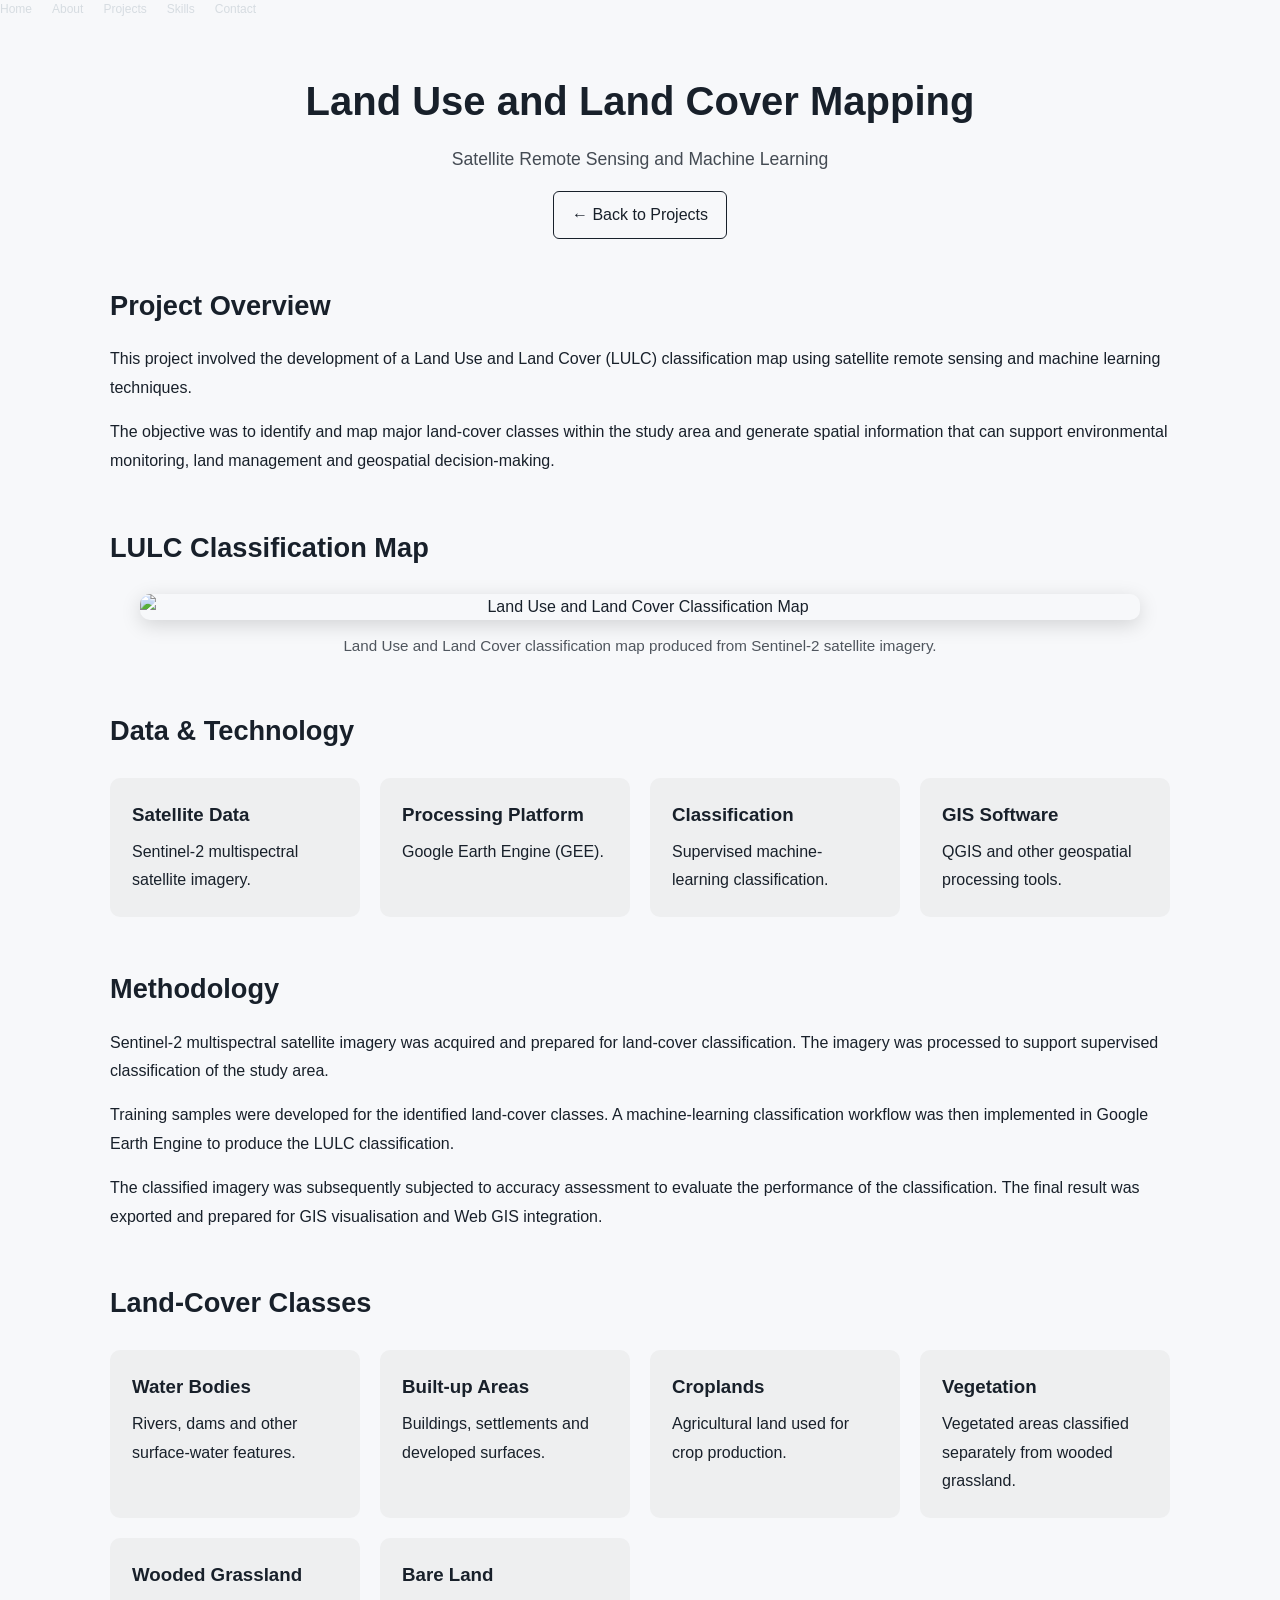
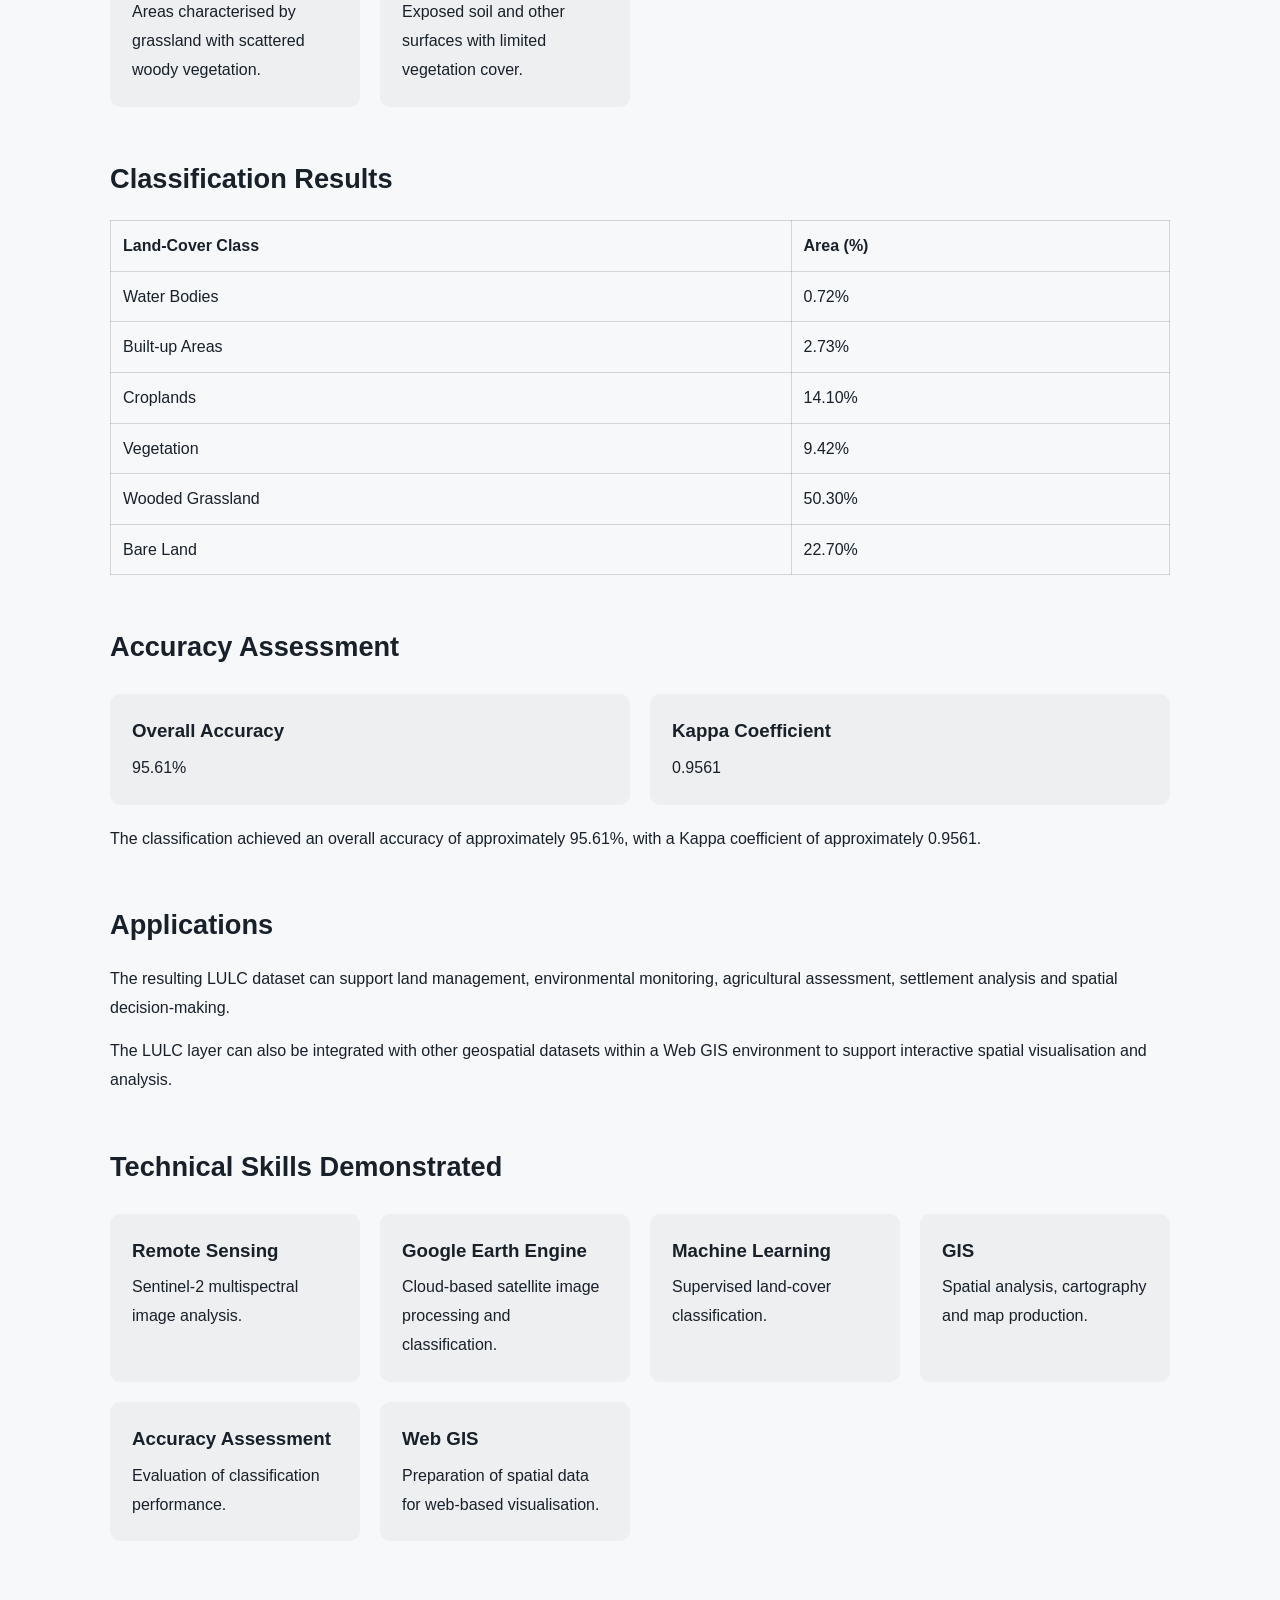
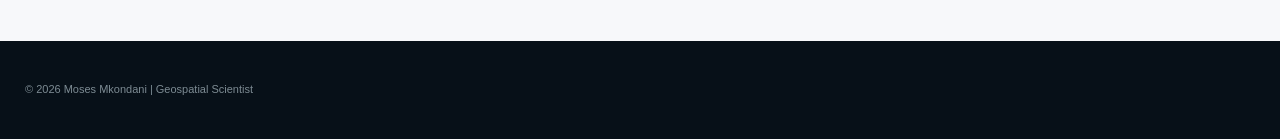
==== projects/lulc.html @ e438895d "Add LULC project page and map" ====
<!DOCTYPE html>
<html lang="en">

<head>

    <meta charset="UTF-8">

    <meta name="viewport"
          content="width=device-width, initial-scale=1.0">

    <title>
        Land Use and Land Cover Mapping | Moses Mkondani
    </title>

    <meta name="description"
          content="Land Use and Land Cover mapping project using Sentinel-2 satellite imagery, Google Earth Engine and machine learning.">

    <link rel="stylesheet"
          href="../style.css">

    <style>

        /* ================================
           PROJECT PAGE
        ================================= */

        .project-page {
            max-width: 1100px;
            margin: auto;
            padding: 50px 20px;
        }


        /* ================================
           PROJECT HEADER
        ================================= */

        .project-header {
            text-align: center;
            margin-bottom: 45px;
        }

        .project-header h1 {
            font-size: 2.5rem;
            margin-bottom: 12px;
        }

        .project-header p {
            font-size: 1.1rem;
            opacity: 0.8;
        }


        /* ================================
           SECTIONS
        ================================= */

        .project-section {
            margin-bottom: 50px;
        }

        .project-section h2 {
            font-size: 1.7rem;
            margin-bottom: 18px;
        }

        .project-section p {
            line-height: 1.8;
            margin-bottom: 15px;
        }


        /* ================================
           MAP
        ================================= */

        .map-container {
            margin-top: 25px;
            text-align: center;
        }

        .map-container img {
            display: block;
            width: 100%;
            max-width: 1000px;
            height: auto;
            margin: auto;
            border-radius: 10px;
            box-shadow: 0 5px 20px rgba(0, 0, 0, 0.15);
        }

        .map-caption {
            margin-top: 12px;
            font-size: 0.95rem;
            opacity: 0.75;
        }


        /* ================================
           INFORMATION CARDS
        ================================= */

        .info-grid {
            display: grid;
            grid-template-columns:
                repeat(auto-fit, minmax(220px, 1fr));

            gap: 20px;
            margin-top: 25px;
        }

        .info-card {
            padding: 22px;
            border-radius: 10px;
            background: rgba(128, 128, 128, 0.08);
        }

        .info-card h3 {
            margin-bottom: 8px;
        }

        .info-card p {
            margin-bottom: 0;
        }


        /* ================================
           RESULTS TABLE
        ================================= */

        .results-table {
            width: 100%;
            border-collapse: collapse;
            margin-top: 20px;
        }

        .results-table th,
        .results-table td {
            padding: 12px;
            border: 1px solid rgba(128, 128, 128, 0.3);
            text-align: left;
        }

        .results-table th {
            font-weight: 600;
        }


        /* ================================
           BACK BUTTON
        ================================= */

        .back-button {
            display: inline-block;
            margin-top: 18px;
            padding: 10px 18px;
            border-radius: 6px;
            text-decoration: none;
            border: 1px solid currentColor;
        }


        /* ================================
           MOBILE RESPONSIVENESS
        ================================= */

        @media (max-width: 768px) {

            .project-page {
                padding: 35px 15px;
            }

            .project-header h1 {
                font-size: 2rem;
            }

            .project-section h2 {
                font-size: 1.5rem;
            }

            .results-table {
                font-size: 0.9rem;
            }

        }

    </style>

</head>


<body>


    <!-- =================================
         NAVIGATION
    ================================== -->

    <header>

        <nav>

            <a href="../index.html">
                Home
            </a>

            <a href="../index.html#about">
                About
            </a>

            <a href="../index.html#projects">
                Projects
            </a>

            <a href="../index.html#skills">
                Skills
            </a>

            <a href="../index.html#contact">
                Contact
            </a>

        </nav>

    </header>



    <!-- =================================
         MAIN CONTENT
    ================================== -->

    <main class="project-page">


        <!-- PROJECT HEADER -->

        <section class="project-header">

            <h1>
                Land Use and Land Cover Mapping
            </h1>

            <p>
                Satellite Remote Sensing and Machine Learning
            </p>

            <a href="../index.html#projects"
               class="back-button">

                ← Back to Projects

            </a>

        </section>



        <!-- =================================
             PROJECT OVERVIEW
        ================================== -->

        <section class="project-section">

            <h2>
                Project Overview
            </h2>

            <p>
                This project involved the development of a Land Use and
                Land Cover (LULC) classification map using satellite
                remote sensing and machine learning techniques.
            </p>

            <p>
                The objective was to identify and map major land-cover
                classes within the study area and generate spatial
                information that can support environmental monitoring,
                land management and geospatial decision-making.
            </p>

        </section>



        <!-- =================================
             LULC MAP
        ================================== -->

        <section class="project-section">

            <h2>
                LULC Classification Map
            </h2>

            <div class="map-container">

                <img
                    src="../assets/images/lulc-map.png"
                    alt="Land Use and Land Cover Classification Map">

                <p class="map-caption">

                    Land Use and Land Cover classification map
                    produced from Sentinel-2 satellite imagery.

                </p>

            </div>

        </section>



        <!-- =================================
             DATA AND TECHNOLOGY
        ================================== -->

        <section class="project-section">

            <h2>
                Data & Technology
            </h2>

            <div class="info-grid">


                <div class="info-card">

                    <h3>
                        Satellite Data
                    </h3>

                    <p>
                        Sentinel-2 multispectral satellite imagery.
                    </p>

                </div>


                <div class="info-card">

                    <h3>
                        Processing Platform
                    </h3>

                    <p>
                        Google Earth Engine (GEE).
                    </p>

                </div>


                <div class="info-card">

                    <h3>
                        Classification
                    </h3>

                    <p>
                        Supervised machine-learning classification.
                    </p>

                </div>


                <div class="info-card">

                    <h3>
                        GIS Software
                    </h3>

                    <p>
                        QGIS and other geospatial processing tools.
                    </p>

                </div>

            </div>

        </section>



        <!-- =================================
             METHODOLOGY
        ================================== -->

        <section class="project-section">

            <h2>
                Methodology
            </h2>

            <p>

                Sentinel-2 multispectral satellite imagery was acquired
                and prepared for land-cover classification. The imagery
                was processed to support supervised classification of
                the study area.

            </p>

            <p>

                Training samples were developed for the identified
                land-cover classes. A machine-learning classification
                workflow was then implemented in Google Earth Engine
                to produce the LULC classification.

            </p>

            <p>

                The classified imagery was subsequently subjected to
                accuracy assessment to evaluate the performance of the
                classification. The final result was exported and
                prepared for GIS visualisation and Web GIS integration.

            </p>

        </section>



        <!-- =================================
             LAND COVER CLASSES
        ================================== -->

        <section class="project-section">

            <h2>
                Land-Cover Classes
            </h2>

            <div class="info-grid">


                <div class="info-card">

                    <h3>
                        Water Bodies
                    </h3>

                    <p>
                        Rivers, dams and other surface-water features.
                    </p>

                </div>


                <div class="info-card">

                    <h3>
                        Built-up Areas
                    </h3>

                    <p>
                        Buildings, settlements and developed surfaces.
                    </p>

                </div>


                <div class="info-card">

                    <h3>
                        Croplands
                    </h3>

                    <p>
                        Agricultural land used for crop production.
                    </p>

                </div>


                <div class="info-card">

                    <h3>
                        Vegetation
                    </h3>

                    <p>
                        Vegetated areas classified separately from
                        wooded grassland.
                    </p>

                </div>


                <div class="info-card">

                    <h3>
                        Wooded Grassland
                    </h3>

                    <p>
                        Areas characterised by grassland with
                        scattered woody vegetation.
                    </p>

                </div>


                <div class="info-card">

                    <h3>
                        Bare Land
                    </h3>

                    <p>
                        Exposed soil and other surfaces with limited
                        vegetation cover.
                    </p>

                </div>

            </div>

        </section>



        <!-- =================================
             RESULTS
        ================================== -->

        <section class="project-section">

            <h2>
                Classification Results
            </h2>

            <table class="results-table">

                <thead>

                    <tr>

                        <th>
                            Land-Cover Class
                        </th>

                        <th>
                            Area (%)
                        </th>

                    </tr>

                </thead>


                <tbody>


                    <tr>

                        <td>
                            Water Bodies
                        </td>

                        <td>
                            0.72%
                        </td>

                    </tr>


                    <tr>

                        <td>
                            Built-up Areas
                        </td>

                        <td>
                            2.73%
                        </td>

                    </tr>


                    <tr>

                        <td>
                            Croplands
                        </td>

                        <td>
                            14.10%
                        </td>

                    </tr>


                    <tr>

                        <td>
                            Vegetation
                        </td>

                        <td>
                            9.42%
                        </td>

                    </tr>


                    <tr>

                        <td>
                            Wooded Grassland
                        </td>

                        <td>
                            50.30%
                        </td>

                    </tr>


                    <tr>

                        <td>
                            Bare Land
                        </td>

                        <td>
                            22.70%
                        </td>

                    </tr>


                </tbody>

            </table>

        </section>



        <!-- =================================
             ACCURACY ASSESSMENT
        ================================== -->

        <section class="project-section">

            <h2>
                Accuracy Assessment
            </h2>

            <div class="info-grid">


                <div class="info-card">

                    <h3>
                        Overall Accuracy
                    </h3>

                    <p>
                        95.61%
                    </p>

                </div>


                <div class="info-card">

                    <h3>
                        Kappa Coefficient
                    </h3>

                    <p>
                        0.9561
                    </p>

                </div>

            </div>


            <p style="margin-top: 20px;">

                The classification achieved an overall accuracy of
                approximately 95.61%, with a Kappa coefficient of
                approximately 0.9561.

            </p>

        </section>



        <!-- =================================
             APPLICATIONS
        ================================== -->

        <section class="project-section">

            <h2>
                Applications
            </h2>

            <p>

                The resulting LULC dataset can support land management,
                environmental monitoring, agricultural assessment,
                settlement analysis and spatial decision-making.

            </p>

            <p>

                The LULC layer can also be integrated with other
                geospatial datasets within a Web GIS environment to
                support interactive spatial visualisation and analysis.

            </p>

        </section>



        <!-- =================================
             TECHNICAL SKILLS
        ================================== -->

        <section class="project-section">

            <h2>
                Technical Skills Demonstrated
            </h2>


            <div class="info-grid">


                <div class="info-card">

                    <h3>
                        Remote Sensing
                    </h3>

                    <p>
                        Sentinel-2 multispectral image analysis.
                    </p>

                </div>


                <div class="info-card">

                    <h3>
                        Google Earth Engine
                    </h3>

                    <p>
                        Cloud-based satellite image processing
                        and classification.
                    </p>

                </div>


                <div class="info-card">

                    <h3>
                        Machine Learning
                    </h3>

                    <p>
                        Supervised land-cover classification.
                    </p>

                </div>


                <div class="info-card">

                    <h3>
                        GIS
                    </h3>

                    <p>
                        Spatial analysis, cartography and
                        map production.
                    </p>

                </div>


                <div class="info-card">

                    <h3>
                        Accuracy Assessment
                    </h3>

                    <p>
                        Evaluation of classification performance.
                    </p>

                </div>


                <div class="info-card">

                    <h3>
                        Web GIS
                    </h3>

                    <p>
                        Preparation of spatial data for
                        web-based visualisation.
                    </p>

                </div>


            </div>

        </section>


    </main>



    <!-- =================================
         FOOTER
    ================================== -->

    <footer>

        <p>
            © 2026 Moses Mkondani | Geospatial Scientist
        </p>

    </footer>


</body>

</html>
---- style.css ----
* {
  margin: 0;
  padding: 0;
  box-sizing: border-box;
  }

html {
scroll-behavior: smooth;
}

body {
font-family: Arial, Helvetica, sans-serif;
color: #18202a;
background: #f7f8fa;
line-height: 1.6;
}

a {
text-decoration: none;
color: inherit;
}

/* ================= NAVIGATION ================= */

.navbar {
position: fixed;
top: 0;
width: 100%;
z-index: 1000;
background: rgba(10, 17, 25, 0.96);
backdrop-filter: blur(12px);
}

.nav-container {
max-width: 1250px;
margin: auto;
padding: 15px 25px;

```
display: flex;
align-items: center;
justify-content: space-between;
```

}

.logo {
display: flex;
align-items: center;
gap: 12px;
color: white;
}

.logo span {
width: 42px;
height: 42px;

```
display: flex;
align-items: center;
justify-content: center;

border: 1px solid #7da7b8;
font-weight: bold;
```

}

.logo strong {
display: block;
font-size: 14px;
letter-spacing: 1px;
}

.logo small {
font-size: 9px;
letter-spacing: 2px;
color: #9ba9b5;
}

nav {
display: flex;
gap: 20px;
}

nav a {
color: #d6dce1;
font-size: 12px;
transition: 0.3s;
}

nav a:hover {
color: white;
}

.menu-toggle {
display: none;
color: white;
background: none;
border: none;
font-size: 25px;
}

/* ================= HERO ================= */

.hero {
min-height: 100vh;

```
background:
    radial-gradient(circle at 80% 30%, #203b4b 0%, transparent 35%),
    linear-gradient(135deg, #071018, #101d27);

color: white;

display: flex;
align-items: center;
```

}

.hero-content {
width: 1250px;
max-width: 90%;
margin: auto;
padding-top: 80px;
}

.eyebrow {
font-size: 11px;
letter-spacing: 3px;
font-weight: bold;
color: #6f9daf;
margin-bottom: 18px;
}

.hero h1 {
font-size: clamp(45px, 7vw, 90px);
line-height: 1.02;
max-width: 900px;
margin-bottom: 30px;
}

.hero h1 span {
color: #82aebe;
}

.hero-description {
max-width: 650px;
font-size: 18px;
color: #bdc7ce;
}

.hero-buttons {
display: flex;
gap: 15px;
margin-top: 35px;
}

.btn {
display: inline-block;
padding: 13px 23px;
font-size: 12px;
font-weight: bold;
letter-spacing: 1px;
transition: 0.3s;
}

.btn.primary {
background: #739eae;
color: white;
}

.btn.primary:hover {
transform: translateY(-3px);
}

.btn.secondary {
border: 1px solid #657680;
color: white;
}

.btn.secondary:hover {
background: white;
color: #101a22;
}

.hero-stats {
display: flex;
gap: 55px;
margin-top: 75px;
}

.hero-stats div {
border-left: 1px solid #465863;
padding-left: 18px;
}

.hero-stats strong {
display: block;
font-size: 20px;
}

.hero-stats span {
color: #91a0a9;
font-size: 11px;
}

/* ================= GENERAL ================= */

.section {
max-width: 1250px;
margin: auto;
padding: 110px 25px;
}

.section-header {
display: flex;
gap: 25px;
margin-bottom: 60px;
}

.section-number {
font-size: 12px;
color: #7899a8;
font-weight: bold;
}

.section h2 {
font-size: clamp(35px, 5vw, 58px);
line-height: 1.05;
}

/* ================= ABOUT ================= */

.about-grid {
display: grid;
grid-template-columns: 1.6fr 0.8fr;
gap: 80px;
}

.about-text p {
margin-bottom: 25px;
color: #59636b;
}

.about-text .lead {
font-size: 22px;
color: #27323a;
}

.about-card {
background: white;
padding: 35px;
box-shadow: 0 15px 40px rgba(0,0,0,0.06);
}

.profile-placeholder {
height: 250px;
background:
repeating-linear-gradient(
45deg,
#dfe7ea,
#dfe7ea 10px,
#cbd7dc 10px,
#cbd7dc 20px
);

```
display: flex;
align-items: center;
justify-content: center;
```

}

.profile-placeholder span {
font-size: 60px;
font-weight: bold;
color: #506873;
}

.about-card h3 {
margin-top: 25px;
font-size: 24px;
}

.about-card p {
color: #71808a;
}

.location {
margin-top: 20px;
font-size: 12px;
color: #7899a8;
}

/* ================= FEATURED PROJECT ================= */

.featured-project {
background: #101b23;
color: white;
}

.featured-container {
max-width: 1250px;
margin: auto;
padding: 100px 25px;

```
display: grid;
grid-template-columns: 1fr 1fr;
gap: 70px;
align-items: center;
```

}

.featured-content h2 {
font-size: clamp(35px, 5vw, 60px);
line-height: 1.05;
margin-bottom: 15px;
}

.project-location {
color: #83aebe;
margin-bottom: 25px;
}

.featured-content > p:not(.eyebrow):not(.project-location) {
color: #aebac1;
}

.tags {
display: flex;
flex-wrap: wrap;
gap: 8px;
margin: 30px 0;
}

.tags span,
.project-tools span,
.skill-list span {
border: 1px solid #b6c5cb;
padding: 5px 10px;
font-size: 10px;
}

.map-placeholder {
height: 480px;
position: relative;

```
background:
    linear-gradient(
        135deg,
        #657b66,
        #82946f 35%,
        #c2b77e 36%,
        #667c70 60%,
        #526b78
    );

overflow: hidden;
```

}

.map-grid {
position: absolute;
inset: 0;

```
background-image:
    linear-gradient(
        rgba(255,255,255,.2) 1px,
        transparent 1px
    ),
    linear-gradient(
        90deg,
        rgba(255,255,255,.2) 1px,
        transparent 1px
    );

background-size: 50px 50px;
```

}

.map-label {
position: absolute;
bottom: 20px;
left: 20px;
background: rgba(0,0,0,.7);
padding: 10px 15px;
font-size: 11px;
letter-spacing: 2px;
}

/* ================= PROJECTS ================= */

.project-grid {
display: grid;
grid-template-columns: repeat(2, 1fr);
gap: 30px;
}

.project-card {
background: white;
box-shadow: 0 10px 35px rgba(0,0,0,.05);
}

.project-image {
height: 260px;

```
display: flex;
align-items: end;
padding: 20px;

font-size: 11px;
letter-spacing: 2px;
color: white;
```

}

.gold-map {
background:
linear-gradient(135deg,#283f36,#9e9567,#5a6e4c);
}

.groundwater-map {
background:
linear-gradient(145deg,#415f67,#6e9d91,#bdc89a);
}

.lulc-map {
background:
linear-gradient(120deg,#52714d,#b6a85e,#687c53);
}

.webgis-map {
background:
linear-gradient(135deg,#263e4d,#527486,#263b47);
}

.project-body {
padding: 30px;
}

.project-category {
font-size: 9px;
letter-spacing: 2px;
color: #6d95a4;
}

.project-body h3 {
font-size: 25px;
line-height: 1.2;
margin: 12px 0;
}

.project-body p {
color: #67727a;
font-size: 14px;
}

.project-tools {
display: flex;
flex-wrap: wrap;
gap: 7px;
margin-top: 20px;
}

.project-tools span {
border-color: #d1d9dd;
color: #56656d;
}

/* ================= DARK SECTION ================= */

.dark-section {
background: #101b23;
color: white;
padding: 110px max(25px, calc((100vw - 1200px)/2));
}

.capability-grid {
display: grid;
grid-template-columns: repeat(4,1fr);
gap: 25px;
}

.capability {
border-top: 1px solid #536671;
padding-top: 20px;
}

.capability-number {
color: #729aaa;
font-size: 12px;
}

.capability h3 {
margin: 35px 0 15px;
font-size: 21px;
}

.capability p {
color: #a8b4bb;
font-size: 14px;
}

/* ================= UAV ================= */

.uav-grid {
display: grid;
grid-template-columns: repeat(3,1fr);
gap: 40px;
}

.uav-grid h3 {
font-size: 27px;
margin-bottom: 15px;
}

.uav-grid p {
color: #66727a;
}

.uav-grid ul {
margin-top: 20px;
list-style: none;
}

.uav-grid li {
border-bottom: 1px solid #dce1e4;
padding: 8px 0;
font-size: 13px;
}

.uav-grid li::before {
content: "→ ";
color: #729aaa;
}

.survey-box {
background: #101b23;
color: white;
padding: 40px;
display: flex;
flex-direction: column;
justify-content: center;
}

.workflow {
display: flex;
align-items: center;
gap: 12px;
margin-top: 30px;
font-size: 11px;
}

.workflow b {
color: #82aebe;
}

/* ================= WEB GIS ================= */

.webgis-section {
background: #e9eef0;
}

.webgis-container {
max-width: 1250px;
margin: auto;
padding: 110px 25px;
}

.webgis-grid {
display: grid;
grid-template-columns: .8fr 1.2fr;
gap: 50px;
}

.webgis-description p {
color: #59656c;
}

.architecture {
display: flex;
align-items: center;
gap: 10px;
margin: 35px 0;
flex-wrap: wrap;
}

.architecture div {
background: #14212a;
color: white;
padding: 13px;
font-size: 10px;
}

.architecture span {
color: #6d99aa;
}

.webgis-description ul {
list-style: none;
}

.webgis-description li {
border-bottom: 1px solid #ccd4d8;
padding: 10px 0;
font-size: 13px;
}

.interactive-map {
height: 500px;
position: relative;
background: #bac8c2;
}

#map {
width: 100%;
height: 100%;
}

.map-overlay {
position: absolute;
top: 20px;
left: 20px;
background: white;
padding: 15px;
z-index: 500;
box-shadow: 0 5px 20px rgba(0,0,0,.2);
}

.map-overlay strong {
display: block;
font-size: 12px;
}

.map-overlay small {
color: #71808a;
}

/* ================= SKILLS ================= */

.skills-grid {
display: grid;
grid-template-columns: repeat(3,1fr);
gap: 50px 30px;
}

.skill-group {
border-top: 1px solid #cbd3d7;
padding-top: 20px;
}

.skill-group h3 {
margin-bottom: 20px;
}

.skill-list {
display: flex;
flex-wrap: wrap;
gap: 7px;
}

.skill-list span {
border-color: #ccd5d9;
color: #596970;
}

/* ================= CV ================= */

.cv-section {
background: #101b23;
color: white;
padding: 100px 25px;
text-align: center;
}

.cv-section > div {
max-width: 700px;
margin: auto;
}

.cv-section h2 {
font-size: 50px;
line-height: 1.1;
margin-bottom: 20px;
}

.cv-section p:not(.eyebrow) {
color: #aebac1;
margin-bottom: 30px;
}

/* ================= CONTACT ================= */

.contact-grid {
display: grid;
grid-template-columns: 1fr 1fr;
gap: 80px;
}

.contact-grid > div:first-child {
font-size: 22px;
color: #56636a;
}

.contact-details {
display: flex;
flex-direction: column;
gap: 20px;
}

.contact-details a {
font-size: 20px;
border-bottom: 1px solid #cfd6da;
padding-bottom: 12px;
}

.contact-details span {
color: #738089;
}

/* ================= FOOTER ================= */

footer {
background: #071018;
color: white;
padding: 40px 25px;

```
display: flex;
justify-content: space-between;

max-width: 100%;
```

}

footer p {
color: #7d8b93;
font-size: 11px;
}

/* ================= RESPONSIVE ================= */

@media(max-width: 900px) {

```
nav {
    display: none;
    position: absolute;
    top: 72px;
    left: 0;
    width: 100%;
    background: #101b23;
    flex-direction: column;
    padding: 25px;
}

nav.active {
    display: flex;
}

.menu-toggle {
    display: block;
}

.featured-container,
.about-grid,
.webgis-grid,
.contact-grid {
    grid-template-columns: 1fr;
}

.project-grid {
    grid-template-columns: 1fr;
}

.capability-grid {
    grid-template-columns: repeat(2,1fr);
}

.uav-grid {
    grid-template-columns: 1fr;
}

.skills-grid {
    grid-template-columns: repeat(2,1fr);
}

.hero h1 {
    font-size: 55px;
}
```

}

@media(max-width: 600px) {

```
.hero h1 {
    font-size: 43px;
}

.hero-stats {
    display: grid;
    grid-template-columns: 1fr 1fr;
    gap: 20px;
}

.capability-grid,
.skills-grid {
    grid-template-columns: 1fr;
}

.section {
    padding: 75px 20px;
}

.featured-container {
    padding: 75px 20px;
}

.map-placeholder {
    height: 350px;
}

footer {
    flex-direction: column;
    gap: 20px;
}
```

}
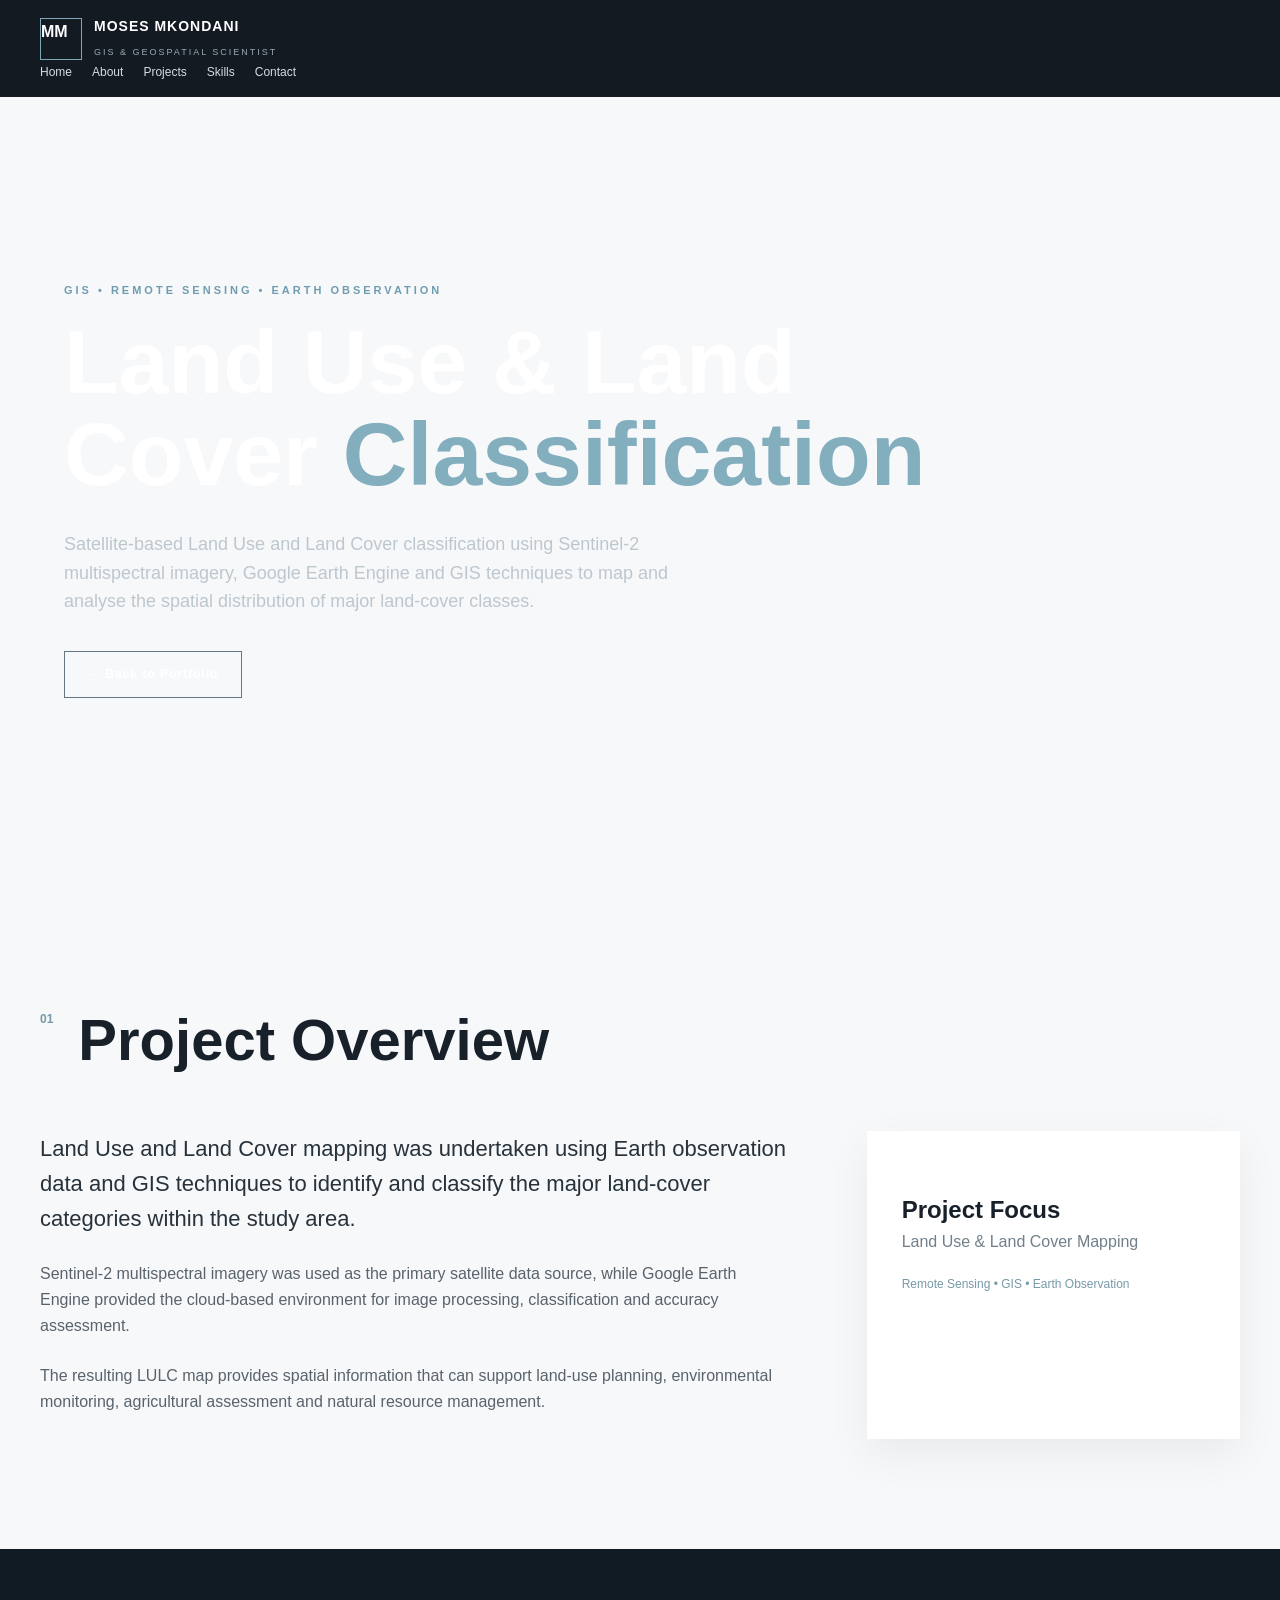
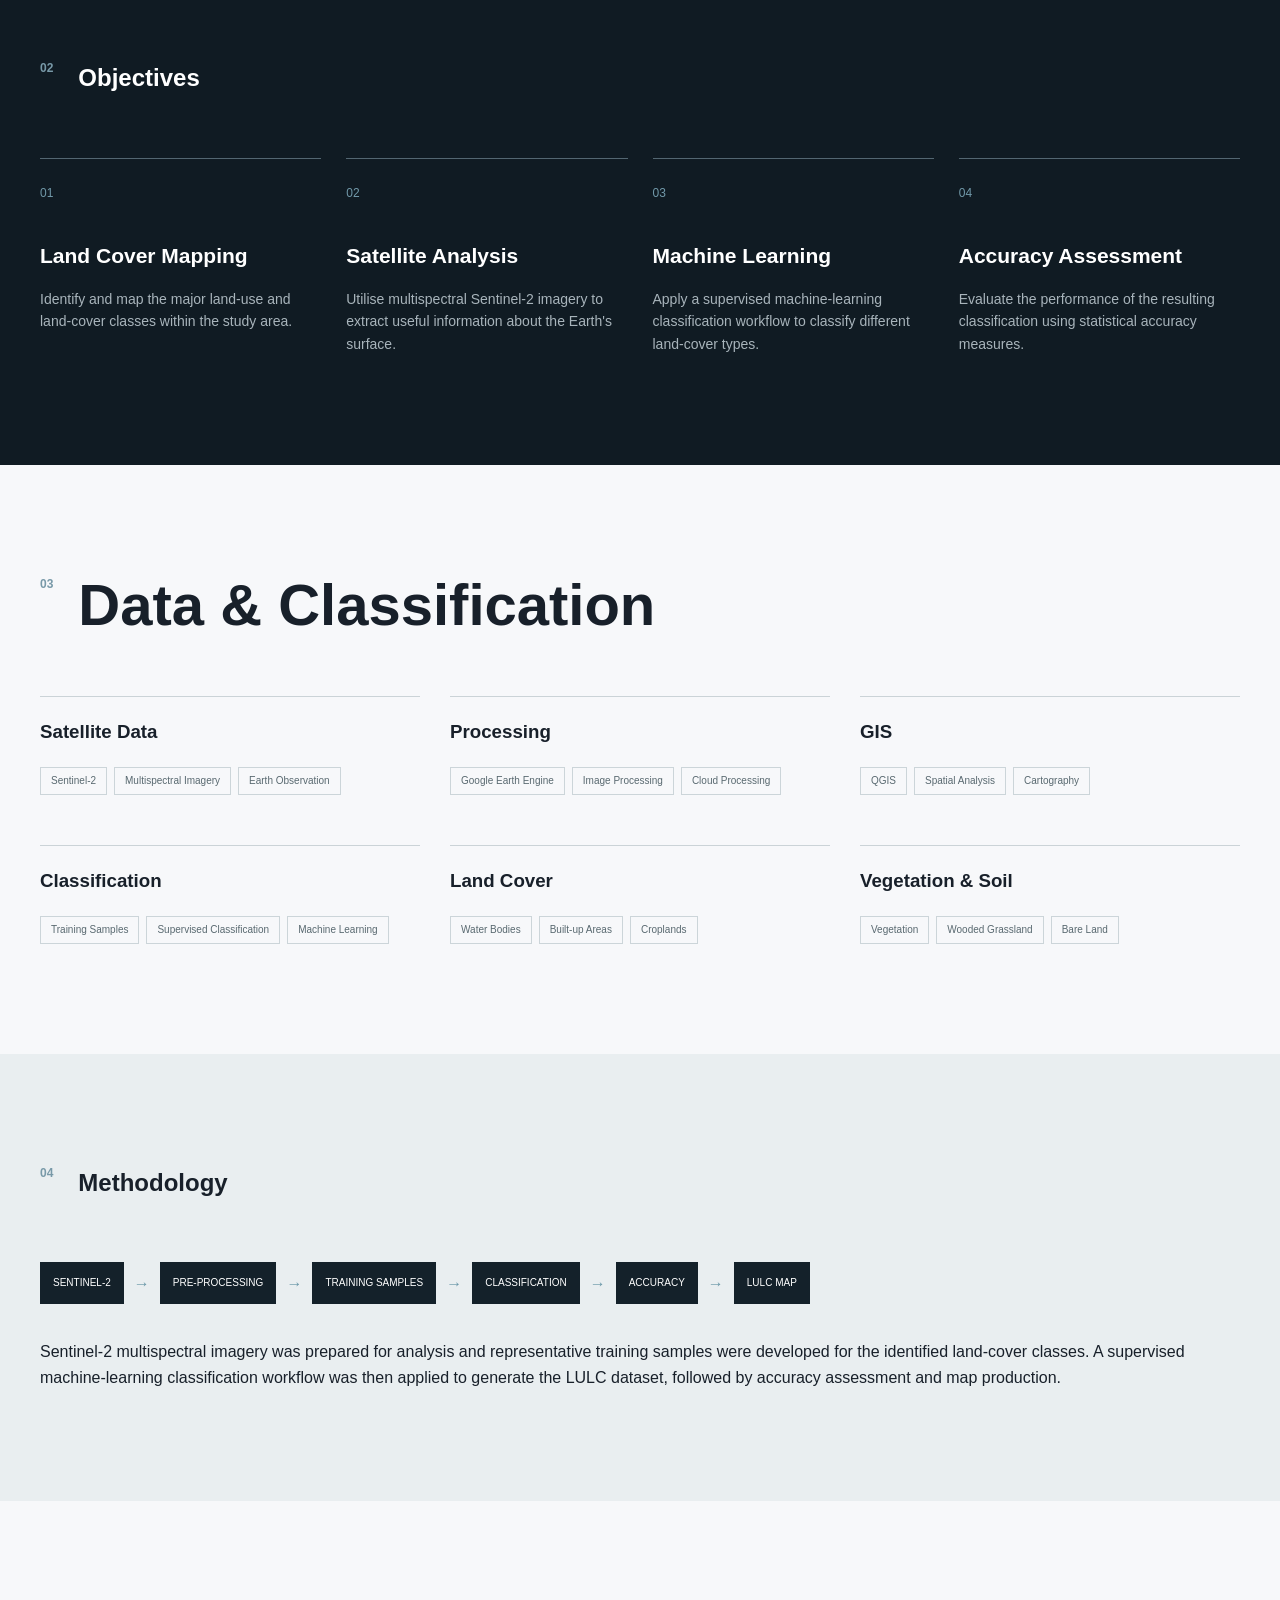
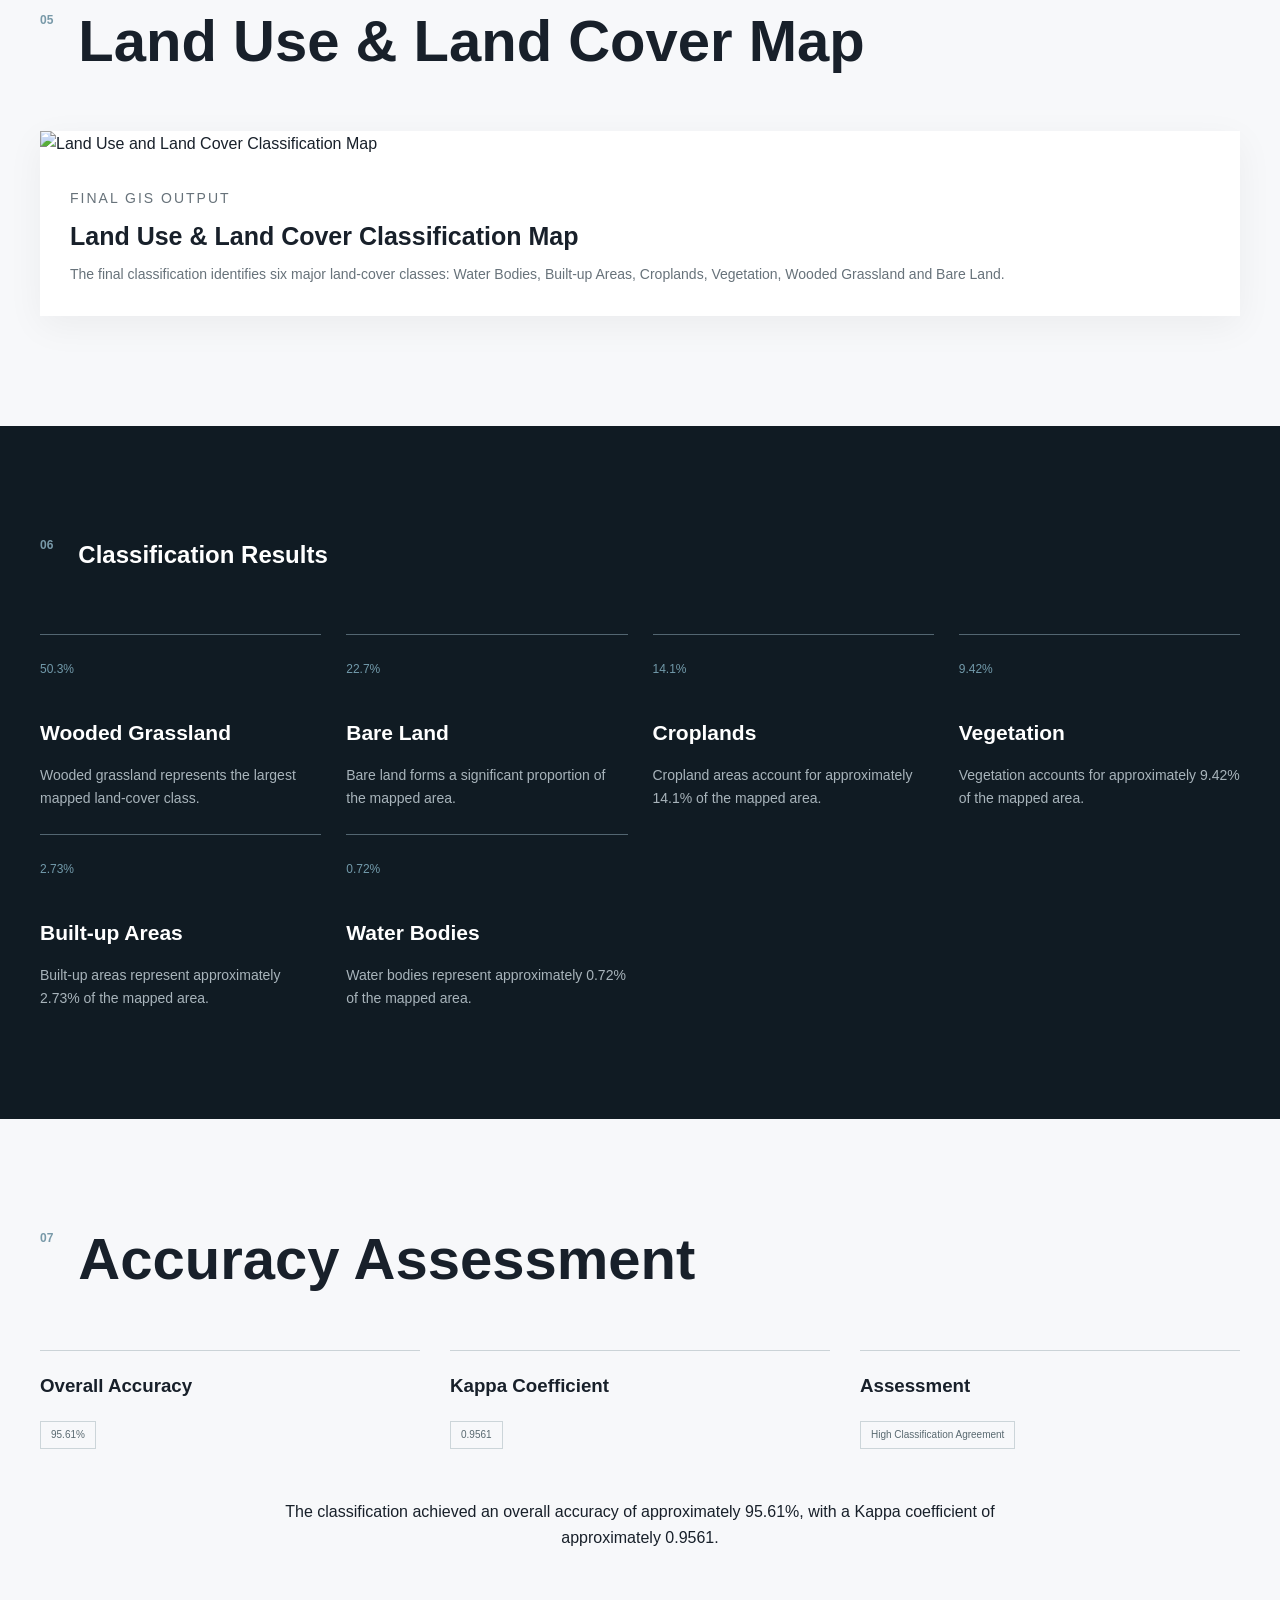
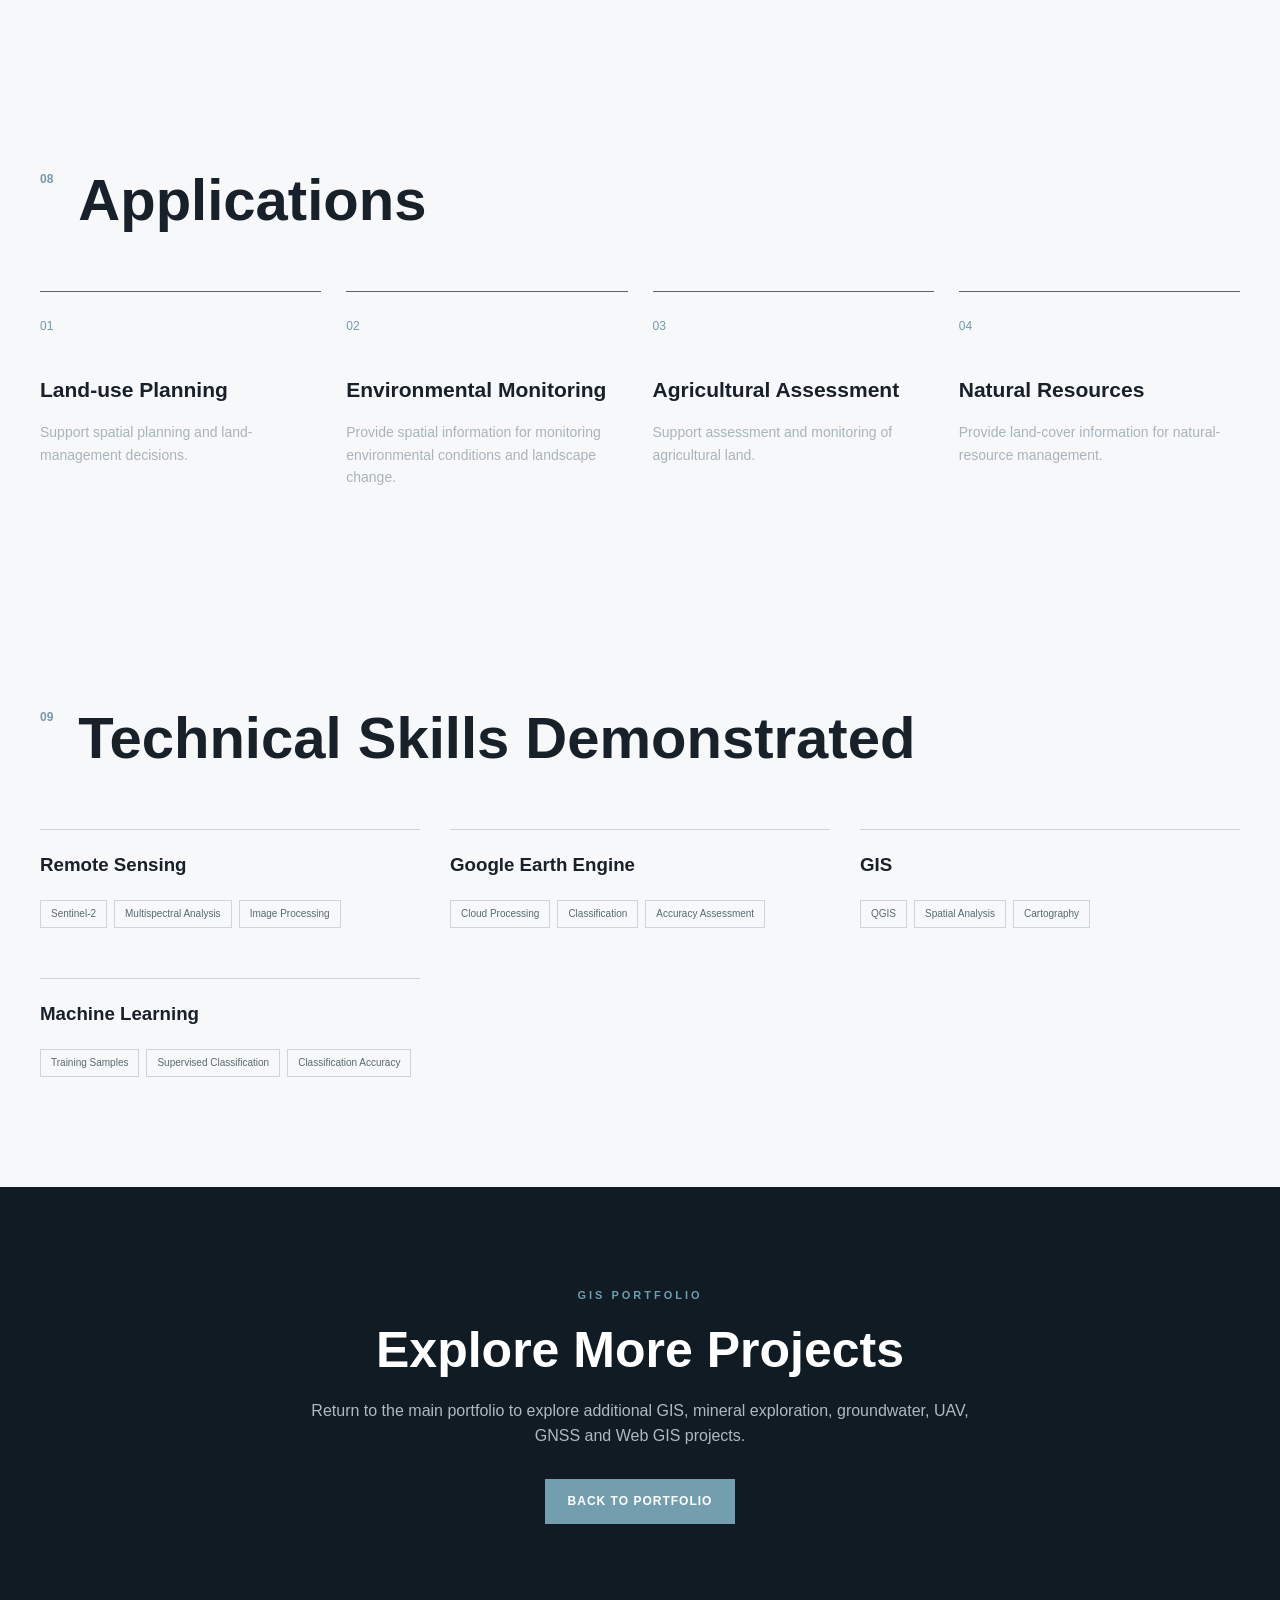
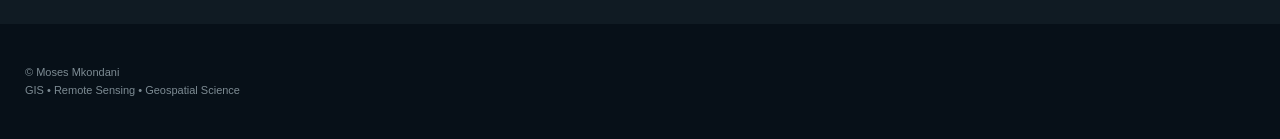
==== commit 31030554: "Update lulc.html" ====
--- a/projects/lulc.html
+++ b/projects/lulc.html
@@ -9,194 +9,41 @@
           content="width=device-width, initial-scale=1.0">
 
     <title>
-        Land Use and Land Cover Mapping | Moses Mkondani
+        Land Use & Land Cover Classification | Moses Mkondani
     </title>
 
     <meta name="description"
-          content="Land Use and Land Cover mapping project using Sentinel-2 satellite imagery, Google Earth Engine and machine learning.">
-
-    <link rel="stylesheet"
-          href="../style.css">
-
-    <style>
-
-        /* ================================
-           PROJECT PAGE
-        ================================= */
-
-        .project-page {
-            max-width: 1100px;
-            margin: auto;
-            padding: 50px 20px;
-        }
-
-
-        /* ================================
-           PROJECT HEADER
-        ================================= */
-
-        .project-header {
-            text-align: center;
-            margin-bottom: 45px;
-        }
-
-        .project-header h1 {
-            font-size: 2.5rem;
-            margin-bottom: 12px;
-        }
-
-        .project-header p {
-            font-size: 1.1rem;
-            opacity: 0.8;
-        }
-
-
-        /* ================================
-           SECTIONS
-        ================================= */
-
-        .project-section {
-            margin-bottom: 50px;
-        }
-
-        .project-section h2 {
-            font-size: 1.7rem;
-            margin-bottom: 18px;
-        }
-
-        .project-section p {
-            line-height: 1.8;
-            margin-bottom: 15px;
-        }
-
-
-        /* ================================
-           MAP
-        ================================= */
-
-        .map-container {
-            margin-top: 25px;
-            text-align: center;
-        }
-
-        .map-container img {
-            display: block;
-            width: 100%;
-            max-width: 1000px;
-            height: auto;
-            margin: auto;
-            border-radius: 10px;
-            box-shadow: 0 5px 20px rgba(0, 0, 0, 0.15);
-        }
-
-        .map-caption {
-            margin-top: 12px;
-            font-size: 0.95rem;
-            opacity: 0.75;
-        }
-
-
-        /* ================================
-           INFORMATION CARDS
-        ================================= */
-
-        .info-grid {
-            display: grid;
-            grid-template-columns:
-                repeat(auto-fit, minmax(220px, 1fr));
-
-            gap: 20px;
-            margin-top: 25px;
-        }
-
-        .info-card {
-            padding: 22px;
-            border-radius: 10px;
-            background: rgba(128, 128, 128, 0.08);
-        }
-
-        .info-card h3 {
-            margin-bottom: 8px;
-        }
-
-        .info-card p {
-            margin-bottom: 0;
-        }
-
-
-        /* ================================
-           RESULTS TABLE
-        ================================= */
-
-        .results-table {
-            width: 100%;
-            border-collapse: collapse;
-            margin-top: 20px;
-        }
-
-        .results-table th,
-        .results-table td {
-            padding: 12px;
-            border: 1px solid rgba(128, 128, 128, 0.3);
-            text-align: left;
-        }
-
-        .results-table th {
-            font-weight: 600;
-        }
-
-
-        /* ================================
-           BACK BUTTON
-        ================================= */
-
-        .back-button {
-            display: inline-block;
-            margin-top: 18px;
-            padding: 10px 18px;
-            border-radius: 6px;
-            text-decoration: none;
-            border: 1px solid currentColor;
-        }
-
-
-        /* ================================
-           MOBILE RESPONSIVENESS
-        ================================= */
-
-        @media (max-width: 768px) {
-
-            .project-page {
-                padding: 35px 15px;
-            }
-
-            .project-header h1 {
-                font-size: 2rem;
-            }
-
-            .project-section h2 {
-                font-size: 1.5rem;
-            }
-
-            .results-table {
-                font-size: 0.9rem;
-            }
-
-        }
-
-    </style>
+          content="Land Use and Land Cover classification using Sentinel-2 imagery, Google Earth Engine and GIS techniques.">
+
+    <link rel="stylesheet" href="../style.css">
 
 </head>
 
-
 <body>
 
 
-    <!-- =================================
-         NAVIGATION
-    ================================== -->
-
-    <header>
+<!-- ================= NAVIGATION ================= -->
+
+<header class="navbar">
+
+    <div class="nav-container">
+
+        <a href="../index.html" class="logo">
+
+            <span>MM</span>
+
+            <div>
+
+                <strong>MOSES MKONDANI</strong>
+
+                <small>
+                    GIS & GEOSPATIAL SCIENTIST
+                </small>
+
+            </div>
+
+        </a>
+
 
         <nav>
 
@@ -222,622 +69,995 @@
 
         </nav>
 
-    </header>
-
-
-
-    <!-- =================================
-         MAIN CONTENT
-    ================================== -->
-
-    <main class="project-page">
-
-
-        <!-- PROJECT HEADER -->
-
-        <section class="project-header">
-
-            <h1>
-                Land Use and Land Cover Mapping
-            </h1>
-
-            <p>
-                Satellite Remote Sensing and Machine Learning
-            </p>
-
-            <a href="../index.html#projects"
-               class="back-button">
-
-                ← Back to Projects
+    </div>
+
+</header>
+
+
+
+<!-- ================= PROJECT HERO ================= -->
+
+<section class="hero">
+
+    <div class="hero-content">
+
+        <p class="eyebrow">
+            GIS • REMOTE SENSING • EARTH OBSERVATION
+        </p>
+
+
+        <h1>
+
+            Land Use & Land Cover
+            <span>Classification</span>
+
+        </h1>
+
+
+        <p class="hero-description">
+
+            Satellite-based Land Use and Land Cover classification
+            using Sentinel-2 multispectral imagery, Google Earth
+            Engine and GIS techniques to map and analyse the
+            spatial distribution of major land-cover classes.
+
+        </p>
+
+
+        <div class="hero-buttons">
+
+            <a href="../index.html"
+               class="btn secondary">
+
+                ← Back to Portfolio
 
             </a>
 
-        </section>
-
-
-
-        <!-- =================================
-             PROJECT OVERVIEW
-        ================================== -->
-
-        <section class="project-section">
-
-            <h2>
-                Project Overview
-            </h2>
-
-            <p>
-                This project involved the development of a Land Use and
-                Land Cover (LULC) classification map using satellite
-                remote sensing and machine learning techniques.
-            </p>
-
-            <p>
-                The objective was to identify and map major land-cover
-                classes within the study area and generate spatial
-                information that can support environmental monitoring,
-                land management and geospatial decision-making.
-            </p>
-
-        </section>
-
-
-
-        <!-- =================================
-             LULC MAP
-        ================================== -->
-
-        <section class="project-section">
-
-            <h2>
-                LULC Classification Map
-            </h2>
-
-            <div class="map-container">
-
-                <img
-                    src="../assets/images/lulc-map.png"
-                    alt="Land Use and Land Cover Classification Map">
-
-                <p class="map-caption">
-
-                    Land Use and Land Cover classification map
-                    produced from Sentinel-2 satellite imagery.
-
-                </p>
-
-            </div>
-
-        </section>
-
-
-
-        <!-- =================================
-             DATA AND TECHNOLOGY
-        ================================== -->
-
-        <section class="project-section">
-
-            <h2>
-                Data & Technology
-            </h2>
-
-            <div class="info-grid">
-
-
-                <div class="info-card">
-
-                    <h3>
-                        Satellite Data
-                    </h3>
-
-                    <p>
-                        Sentinel-2 multispectral satellite imagery.
-                    </p>
-
-                </div>
-
-
-                <div class="info-card">
-
-                    <h3>
-                        Processing Platform
-                    </h3>
-
-                    <p>
-                        Google Earth Engine (GEE).
-                    </p>
-
-                </div>
-
-
-                <div class="info-card">
-
-                    <h3>
-                        Classification
-                    </h3>
-
-                    <p>
-                        Supervised machine-learning classification.
-                    </p>
-
-                </div>
-
-
-                <div class="info-card">
-
-                    <h3>
-                        GIS Software
-                    </h3>
-
-                    <p>
-                        QGIS and other geospatial processing tools.
-                    </p>
-
-                </div>
-
-            </div>
-
-        </section>
-
-
-
-        <!-- =================================
-             METHODOLOGY
-        ================================== -->
-
-        <section class="project-section">
+        </div>
+
+    </div>
+
+</section>
+
+
+
+<!-- ================= PROJECT OVERVIEW ================= -->
+
+<section class="section">
+
+    <div class="section-header">
+
+        <div class="section-number">
+            01
+        </div>
+
+        <h2>
+            Project Overview
+        </h2>
+
+    </div>
+
+
+    <div class="about-grid">
+
+        <div class="about-text">
+
+            <p class="lead">
+
+                Land Use and Land Cover mapping was undertaken
+                using Earth observation data and GIS techniques
+                to identify and classify the major land-cover
+                categories within the study area.
+
+            </p>
+
+
+            <p>
+
+                Sentinel-2 multispectral imagery was used as the
+                primary satellite data source, while Google Earth
+                Engine provided the cloud-based environment for
+                image processing, classification and accuracy
+                assessment.
+
+            </p>
+
+
+            <p>
+
+                The resulting LULC map provides spatial information
+                that can support land-use planning, environmental
+                monitoring, agricultural assessment and natural
+                resource management.
+
+            </p>
+
+        </div>
+
+
+        <div class="about-card">
+
+            <h3>
+                Project Focus
+            </h3>
+
+            <p>
+                Land Use & Land Cover Mapping
+            </p>
+
+            <div class="location">
+                Remote Sensing • GIS • Earth Observation
+            </div>
+
+        </div>
+
+    </div>
+
+</section>
+
+
+
+<!-- ================= OBJECTIVES ================= -->
+
+<section class="dark-section">
+
+    <div class="section-header">
+
+        <div class="section-number">
+            02
+        </div>
+
+        <h2>
+            Objectives
+        </h2>
+
+    </div>
+
+
+    <div class="capability-grid">
+
+
+        <div class="capability">
+
+            <span class="capability-number">
+                01
+            </span>
+
+            <h3>
+                Land Cover Mapping
+            </h3>
+
+            <p>
+
+                Identify and map the major land-use and
+                land-cover classes within the study area.
+
+            </p>
+
+        </div>
+
+
+        <div class="capability">
+
+            <span class="capability-number">
+                02
+            </span>
+
+            <h3>
+                Satellite Analysis
+            </h3>
+
+            <p>
+
+                Utilise multispectral Sentinel-2 imagery
+                to extract useful information about the
+                Earth's surface.
+
+            </p>
+
+        </div>
+
+
+        <div class="capability">
+
+            <span class="capability-number">
+                03
+            </span>
+
+            <h3>
+                Machine Learning
+            </h3>
+
+            <p>
+
+                Apply a supervised machine-learning
+                classification workflow to classify
+                different land-cover types.
+
+            </p>
+
+        </div>
+
+
+        <div class="capability">
+
+            <span class="capability-number">
+                04
+            </span>
+
+            <h3>
+                Accuracy Assessment
+            </h3>
+
+            <p>
+
+                Evaluate the performance of the resulting
+                classification using statistical accuracy
+                measures.
+
+            </p>
+
+        </div>
+
+    </div>
+
+</section>
+
+
+
+<!-- ================= DATA ================= -->
+
+<section class="section">
+
+    <div class="section-header">
+
+        <div class="section-number">
+            03
+        </div>
+
+        <h2>
+            Data & Classification
+        </h2>
+
+    </div>
+
+
+    <div class="skills-grid">
+
+
+        <div class="skill-group">
+
+            <h3>
+                Satellite Data
+            </h3>
+
+            <div class="skill-list">
+
+                <span>Sentinel-2</span>
+                <span>Multispectral Imagery</span>
+                <span>Earth Observation</span>
+
+            </div>
+
+        </div>
+
+
+        <div class="skill-group">
+
+            <h3>
+                Processing
+            </h3>
+
+            <div class="skill-list">
+
+                <span>Google Earth Engine</span>
+                <span>Image Processing</span>
+                <span>Cloud Processing</span>
+
+            </div>
+
+        </div>
+
+
+        <div class="skill-group">
+
+            <h3>
+                GIS
+            </h3>
+
+            <div class="skill-list">
+
+                <span>QGIS</span>
+                <span>Spatial Analysis</span>
+                <span>Cartography</span>
+
+            </div>
+
+        </div>
+
+
+        <div class="skill-group">
+
+            <h3>
+                Classification
+            </h3>
+
+            <div class="skill-list">
+
+                <span>Training Samples</span>
+                <span>Supervised Classification</span>
+                <span>Machine Learning</span>
+
+            </div>
+
+        </div>
+
+
+        <div class="skill-group">
+
+            <h3>
+                Land Cover
+            </h3>
+
+            <div class="skill-list">
+
+                <span>Water Bodies</span>
+                <span>Built-up Areas</span>
+                <span>Croplands</span>
+
+            </div>
+
+        </div>
+
+
+        <div class="skill-group">
+
+            <h3>
+                Vegetation & Soil
+            </h3>
+
+            <div class="skill-list">
+
+                <span>Vegetation</span>
+                <span>Wooded Grassland</span>
+                <span>Bare Land</span>
+
+            </div>
+
+        </div>
+
+    </div>
+
+</section>
+
+
+
+<!-- ================= METHODOLOGY ================= -->
+
+<section class="webgis-section">
+
+    <div class="webgis-container">
+
+        <div class="section-header">
+
+            <div class="section-number">
+                04
+            </div>
 
             <h2>
                 Methodology
             </h2>
 
-            <p>
-
-                Sentinel-2 multispectral satellite imagery was acquired
-                and prepared for land-cover classification. The imagery
-                was processed to support supervised classification of
-                the study area.
-
-            </p>
-
-            <p>
-
-                Training samples were developed for the identified
-                land-cover classes. A machine-learning classification
-                workflow was then implemented in Google Earth Engine
-                to produce the LULC classification.
-
-            </p>
-
-            <p>
-
-                The classified imagery was subsequently subjected to
-                accuracy assessment to evaluate the performance of the
-                classification. The final result was exported and
-                prepared for GIS visualisation and Web GIS integration.
-
-            </p>
-
-        </section>
-
-
-
-        <!-- =================================
-             LAND COVER CLASSES
-        ================================== -->
-
-        <section class="project-section">
-
-            <h2>
-                Land-Cover Classes
-            </h2>
-
-            <div class="info-grid">
-
-
-                <div class="info-card">
-
-                    <h3>
-                        Water Bodies
-                    </h3>
-
-                    <p>
-                        Rivers, dams and other surface-water features.
-                    </p>
-
-                </div>
-
-
-                <div class="info-card">
-
-                    <h3>
-                        Built-up Areas
-                    </h3>
-
-                    <p>
-                        Buildings, settlements and developed surfaces.
-                    </p>
-
-                </div>
-
-
-                <div class="info-card">
-
-                    <h3>
-                        Croplands
-                    </h3>
-
-                    <p>
-                        Agricultural land used for crop production.
-                    </p>
-
-                </div>
-
-
-                <div class="info-card">
-
-                    <h3>
-                        Vegetation
-                    </h3>
-
-                    <p>
-                        Vegetated areas classified separately from
-                        wooded grassland.
-                    </p>
-
-                </div>
-
-
-                <div class="info-card">
-
-                    <h3>
-                        Wooded Grassland
-                    </h3>
-
-                    <p>
-                        Areas characterised by grassland with
-                        scattered woody vegetation.
-                    </p>
-
-                </div>
-
-
-                <div class="info-card">
-
-                    <h3>
-                        Bare Land
-                    </h3>
-
-                    <p>
-                        Exposed soil and other surfaces with limited
-                        vegetation cover.
-                    </p>
-
-                </div>
-
-            </div>
-
-        </section>
-
-
-
-        <!-- =================================
-             RESULTS
-        ================================== -->
-
-        <section class="project-section">
-
-            <h2>
-                Classification Results
-            </h2>
-
-            <table class="results-table">
-
-                <thead>
-
-                    <tr>
-
-                        <th>
-                            Land-Cover Class
-                        </th>
-
-                        <th>
-                            Area (%)
-                        </th>
-
-                    </tr>
-
-                </thead>
-
-
-                <tbody>
-
-
-                    <tr>
-
-                        <td>
-                            Water Bodies
-                        </td>
-
-                        <td>
-                            0.72%
-                        </td>
-
-                    </tr>
-
-
-                    <tr>
-
-                        <td>
-                            Built-up Areas
-                        </td>
-
-                        <td>
-                            2.73%
-                        </td>
-
-                    </tr>
-
-
-                    <tr>
-
-                        <td>
-                            Croplands
-                        </td>
-
-                        <td>
-                            14.10%
-                        </td>
-
-                    </tr>
-
-
-                    <tr>
-
-                        <td>
-                            Vegetation
-                        </td>
-
-                        <td>
-                            9.42%
-                        </td>
-
-                    </tr>
-
-
-                    <tr>
-
-                        <td>
-                            Wooded Grassland
-                        </td>
-
-                        <td>
-                            50.30%
-                        </td>
-
-                    </tr>
-
-
-                    <tr>
-
-                        <td>
-                            Bare Land
-                        </td>
-
-                        <td>
-                            22.70%
-                        </td>
-
-                    </tr>
-
-
-                </tbody>
-
-            </table>
-
-        </section>
-
-
-
-        <!-- =================================
-             ACCURACY ASSESSMENT
-        ================================== -->
-
-        <section class="project-section">
-
-            <h2>
-                Accuracy Assessment
-            </h2>
-
-            <div class="info-grid">
-
-
-                <div class="info-card">
-
-                    <h3>
-                        Overall Accuracy
-                    </h3>
-
-                    <p>
-                        95.61%
-                    </p>
-
-                </div>
-
-
-                <div class="info-card">
-
-                    <h3>
-                        Kappa Coefficient
-                    </h3>
-
-                    <p>
-                        0.9561
-                    </p>
-
-                </div>
-
-            </div>
-
-
-            <p style="margin-top: 20px;">
-
-                The classification achieved an overall accuracy of
-                approximately 95.61%, with a Kappa coefficient of
-                approximately 0.9561.
-
-            </p>
-
-        </section>
-
-
-
-        <!-- =================================
-             APPLICATIONS
-        ================================== -->
-
-        <section class="project-section">
-
-            <h2>
-                Applications
-            </h2>
-
-            <p>
-
-                The resulting LULC dataset can support land management,
-                environmental monitoring, agricultural assessment,
-                settlement analysis and spatial decision-making.
-
-            </p>
-
-            <p>
-
-                The LULC layer can also be integrated with other
-                geospatial datasets within a Web GIS environment to
-                support interactive spatial visualisation and analysis.
-
-            </p>
-
-        </section>
-
-
-
-        <!-- =================================
-             TECHNICAL SKILLS
-        ================================== -->
-
-        <section class="project-section">
-
-            <h2>
-                Technical Skills Demonstrated
-            </h2>
-
-
-            <div class="info-grid">
-
-
-                <div class="info-card">
-
-                    <h3>
-                        Remote Sensing
-                    </h3>
-
-                    <p>
-                        Sentinel-2 multispectral image analysis.
-                    </p>
-
-                </div>
-
-
-                <div class="info-card">
-
-                    <h3>
-                        Google Earth Engine
-                    </h3>
-
-                    <p>
-                        Cloud-based satellite image processing
-                        and classification.
-                    </p>
-
-                </div>
-
-
-                <div class="info-card">
-
-                    <h3>
-                        Machine Learning
-                    </h3>
-
-                    <p>
-                        Supervised land-cover classification.
-                    </p>
-
-                </div>
-
-
-                <div class="info-card">
-
-                    <h3>
-                        GIS
-                    </h3>
-
-                    <p>
-                        Spatial analysis, cartography and
-                        map production.
-                    </p>
-
-                </div>
-
-
-                <div class="info-card">
-
-                    <h3>
-                        Accuracy Assessment
-                    </h3>
-
-                    <p>
-                        Evaluation of classification performance.
-                    </p>
-
-                </div>
-
-
-                <div class="info-card">
-
-                    <h3>
-                        Web GIS
-                    </h3>
-
-                    <p>
-                        Preparation of spatial data for
-                        web-based visualisation.
-                    </p>
-
-                </div>
-
-
-            </div>
-
-        </section>
-
-
-    </main>
-
-
-
-    <!-- =================================
-         FOOTER
-    ================================== -->
-
-    <footer>
+        </div>
+
+
+        <div class="architecture">
+
+            <div>
+                SENTINEL-2
+            </div>
+
+            <span>→</span>
+
+            <div>
+                PRE-PROCESSING
+            </div>
+
+            <span>→</span>
+
+            <div>
+                TRAINING SAMPLES
+            </div>
+
+            <span>→</span>
+
+            <div>
+                CLASSIFICATION
+            </div>
+
+            <span>→</span>
+
+            <div>
+                ACCURACY
+            </div>
+
+            <span>→</span>
+
+            <div>
+                LULC MAP
+            </div>
+
+        </div>
+
 
         <p>
-            © 2026 Moses Mkondani | Geospatial Scientist
+
+            Sentinel-2 multispectral imagery was prepared for
+            analysis and representative training samples were
+            developed for the identified land-cover classes.
+            A supervised machine-learning classification workflow
+            was then applied to generate the LULC dataset,
+            followed by accuracy assessment and map production.
+
         </p>
 
-    </footer>
+    </div>
+
+</section>
+
+
+
+<!-- ================= LULC MAP ================= -->
+
+<section class="section">
+
+    <div class="section-header">
+
+        <div class="section-number">
+            05
+        </div>
+
+        <h2>
+            Land Use & Land Cover Map
+        </h2>
+
+    </div>
+
+
+    <div class="project-card">
+
+        <img
+            src="../assets/images/lulc-map.png"
+            alt="Land Use and Land Cover Classification Map"
+            style="
+                width:100%;
+                display:block;
+                height:auto;
+            "
+        >
+
+
+        <div class="project-body">
+
+            <p class="project-category">
+                FINAL GIS OUTPUT
+            </p>
+
+
+            <h3>
+                Land Use & Land Cover Classification Map
+            </h3>
+
+
+            <p>
+
+                The final classification identifies six major
+                land-cover classes: Water Bodies, Built-up Areas,
+                Croplands, Vegetation, Wooded Grassland and
+                Bare Land.
+
+            </p>
+
+        </div>
+
+    </div>
+
+</section>
+
+
+
+<!-- ================= RESULTS ================= -->
+
+<section class="dark-section">
+
+    <div class="section-header">
+
+        <div class="section-number">
+            06
+        </div>
+
+        <h2>
+            Classification Results
+        </h2>
+
+    </div>
+
+
+    <div class="capability-grid">
+
+
+        <div class="capability">
+
+            <span class="capability-number">
+                50.3%
+            </span>
+
+            <h3>
+                Wooded Grassland
+            </h3>
+
+            <p>
+
+                Wooded grassland represents the largest
+                mapped land-cover class.
+
+            </p>
+
+        </div>
+
+
+        <div class="capability">
+
+            <span class="capability-number">
+                22.7%
+            </span>
+
+            <h3>
+                Bare Land
+            </h3>
+
+            <p>
+
+                Bare land forms a significant proportion
+                of the mapped area.
+
+            </p>
+
+        </div>
+
+
+        <div class="capability">
+
+            <span class="capability-number">
+                14.1%
+            </span>
+
+            <h3>
+                Croplands
+            </h3>
+
+            <p>
+
+                Cropland areas account for approximately
+                14.1% of the mapped area.
+
+            </p>
+
+        </div>
+
+
+        <div class="capability">
+
+            <span class="capability-number">
+                9.42%
+            </span>
+
+            <h3>
+                Vegetation
+            </h3>
+
+            <p>
+
+                Vegetation accounts for approximately
+                9.42% of the mapped area.
+
+            </p>
+
+        </div>
+
+
+        <div class="capability">
+
+            <span class="capability-number">
+                2.73%
+            </span>
+
+            <h3>
+                Built-up Areas
+            </h3>
+
+            <p>
+
+                Built-up areas represent approximately
+                2.73% of the mapped area.
+
+            </p>
+
+        </div>
+
+
+        <div class="capability">
+
+            <span class="capability-number">
+                0.72%
+            </span>
+
+            <h3>
+                Water Bodies
+            </h3>
+
+            <p>
+
+                Water bodies represent approximately
+                0.72% of the mapped area.
+
+            </p>
+
+        </div>
+
+    </div>
+
+</section>
+
+
+
+<!-- ================= ACCURACY ================= -->
+
+<section class="section">
+
+    <div class="section-header">
+
+        <div class="section-number">
+            07
+        </div>
+
+        <h2>
+            Accuracy Assessment
+        </h2>
+
+    </div>
+
+
+    <div class="skills-grid">
+
+
+        <div class="skill-group">
+
+            <h3>
+                Overall Accuracy
+            </h3>
+
+            <div class="skill-list">
+
+                <span>
+                    95.61%
+                </span>
+
+            </div>
+
+        </div>
+
+
+        <div class="skill-group">
+
+            <h3>
+                Kappa Coefficient
+            </h3>
+
+            <div class="skill-list">
+
+                <span>
+                    0.9561
+                </span>
+
+            </div>
+
+        </div>
+
+
+        <div class="skill-group">
+
+            <h3>
+                Assessment
+            </h3>
+
+            <div class="skill-list">
+
+                <span>
+                    High Classification Agreement
+                </span>
+
+            </div>
+
+        </div>
+
+    </div>
+
+
+    <p style="
+        max-width:800px;
+        margin:50px auto 0;
+        text-align:center;
+    ">
+
+        The classification achieved an overall accuracy of
+        approximately 95.61%, with a Kappa coefficient of
+        approximately 0.9561.
+
+    </p>
+
+</section>
+
+
+
+<!-- ================= APPLICATIONS ================= -->
+
+<section class="section">
+
+    <div class="section-header">
+
+        <div class="section-number">
+            08
+        </div>
+
+        <h2>
+            Applications
+        </h2>
+
+    </div>
+
+
+    <div class="capability-grid">
+
+
+        <div class="capability">
+
+            <span class="capability-number">
+                01
+            </span>
+
+            <h3>
+                Land-use Planning
+            </h3>
+
+            <p>
+
+                Support spatial planning and land-management
+                decisions.
+
+            </p>
+
+        </div>
+
+
+        <div class="capability">
+
+            <span class="capability-number">
+                02
+            </span>
+
+            <h3>
+                Environmental Monitoring
+            </h3>
+
+            <p>
+
+                Provide spatial information for monitoring
+                environmental conditions and landscape change.
+
+            </p>
+
+        </div>
+
+
+        <div class="capability">
+
+            <span class="capability-number">
+                03
+            </span>
+
+            <h3>
+                Agricultural Assessment
+            </h3>
+
+            <p>
+
+                Support assessment and monitoring of
+                agricultural land.
+
+            </p>
+
+        </div>
+
+
+        <div class="capability">
+
+            <span class="capability-number">
+                04
+            </span>
+
+            <h3>
+                Natural Resources
+            </h3>
+
+            <p>
+
+                Provide land-cover information for
+                natural-resource management.
+
+            </p>
+
+        </div>
+
+    </div>
+
+</section>
+
+
+
+<!-- ================= TECHNICAL SKILLS ================= -->
+
+<section class="section">
+
+    <div class="section-header">
+
+        <div class="section-number">
+            09
+        </div>
+
+        <h2>
+            Technical Skills Demonstrated
+        </h2>
+
+    </div>
+
+
+    <div class="skills-grid">
+
+
+        <div class="skill-group">
+
+            <h3>
+                Remote Sensing
+            </h3>
+
+            <div class="skill-list">
+
+                <span>Sentinel-2</span>
+                <span>Multispectral Analysis</span>
+                <span>Image Processing</span>
+
+            </div>
+
+        </div>
+
+
+        <div class="skill-group">
+
+            <h3>
+                Google Earth Engine
+            </h3>
+
+            <div class="skill-list">
+
+                <span>Cloud Processing</span>
+                <span>Classification</span>
+                <span>Accuracy Assessment</span>
+
+            </div>
+
+        </div>
+
+
+        <div class="skill-group">
+
+            <h3>
+                GIS
+            </h3>
+
+            <div class="skill-list">
+
+                <span>QGIS</span>
+                <span>Spatial Analysis</span>
+                <span>Cartography</span>
+
+            </div>
+
+        </div>
+
+
+        <div class="skill-group">
+
+            <h3>
+                Machine Learning
+            </h3>
+
+            <div class="skill-list">
+
+                <span>Training Samples</span>
+                <span>Supervised Classification</span>
+                <span>Classification Accuracy</span>
+
+            </div>
+
+        </div>
+
+    </div>
+
+</section>
+
+
+
+<!-- ================= BACK ================= -->
+
+<section class="cv-section">
+
+    <div>
+
+        <p class="eyebrow">
+            GIS PORTFOLIO
+        </p>
+
+
+        <h2>
+            Explore More Projects
+        </h2>
+
+
+        <p>
+
+            Return to the main portfolio to explore additional
+            GIS, mineral exploration, groundwater, UAV, GNSS
+            and Web GIS projects.
+
+        </p>
+
+
+        <a href="../index.html"
+           class="btn primary">
+
+            BACK TO PORTFOLIO
+
+        </a>
+
+    </div>
+
+</section>
+
+
+
+<!-- ================= FOOTER ================= -->
+
+<footer>
+
+    <p>
+
+        © <span id="year"></span>
+        Moses Mkondani
+
+    </p>
+
+
+    <p>
+
+        GIS • Remote Sensing • Geospatial Science
+
+    </p>
+
+</footer>
+
+
+<script src="../script.js"></script>
 
 
 </body>
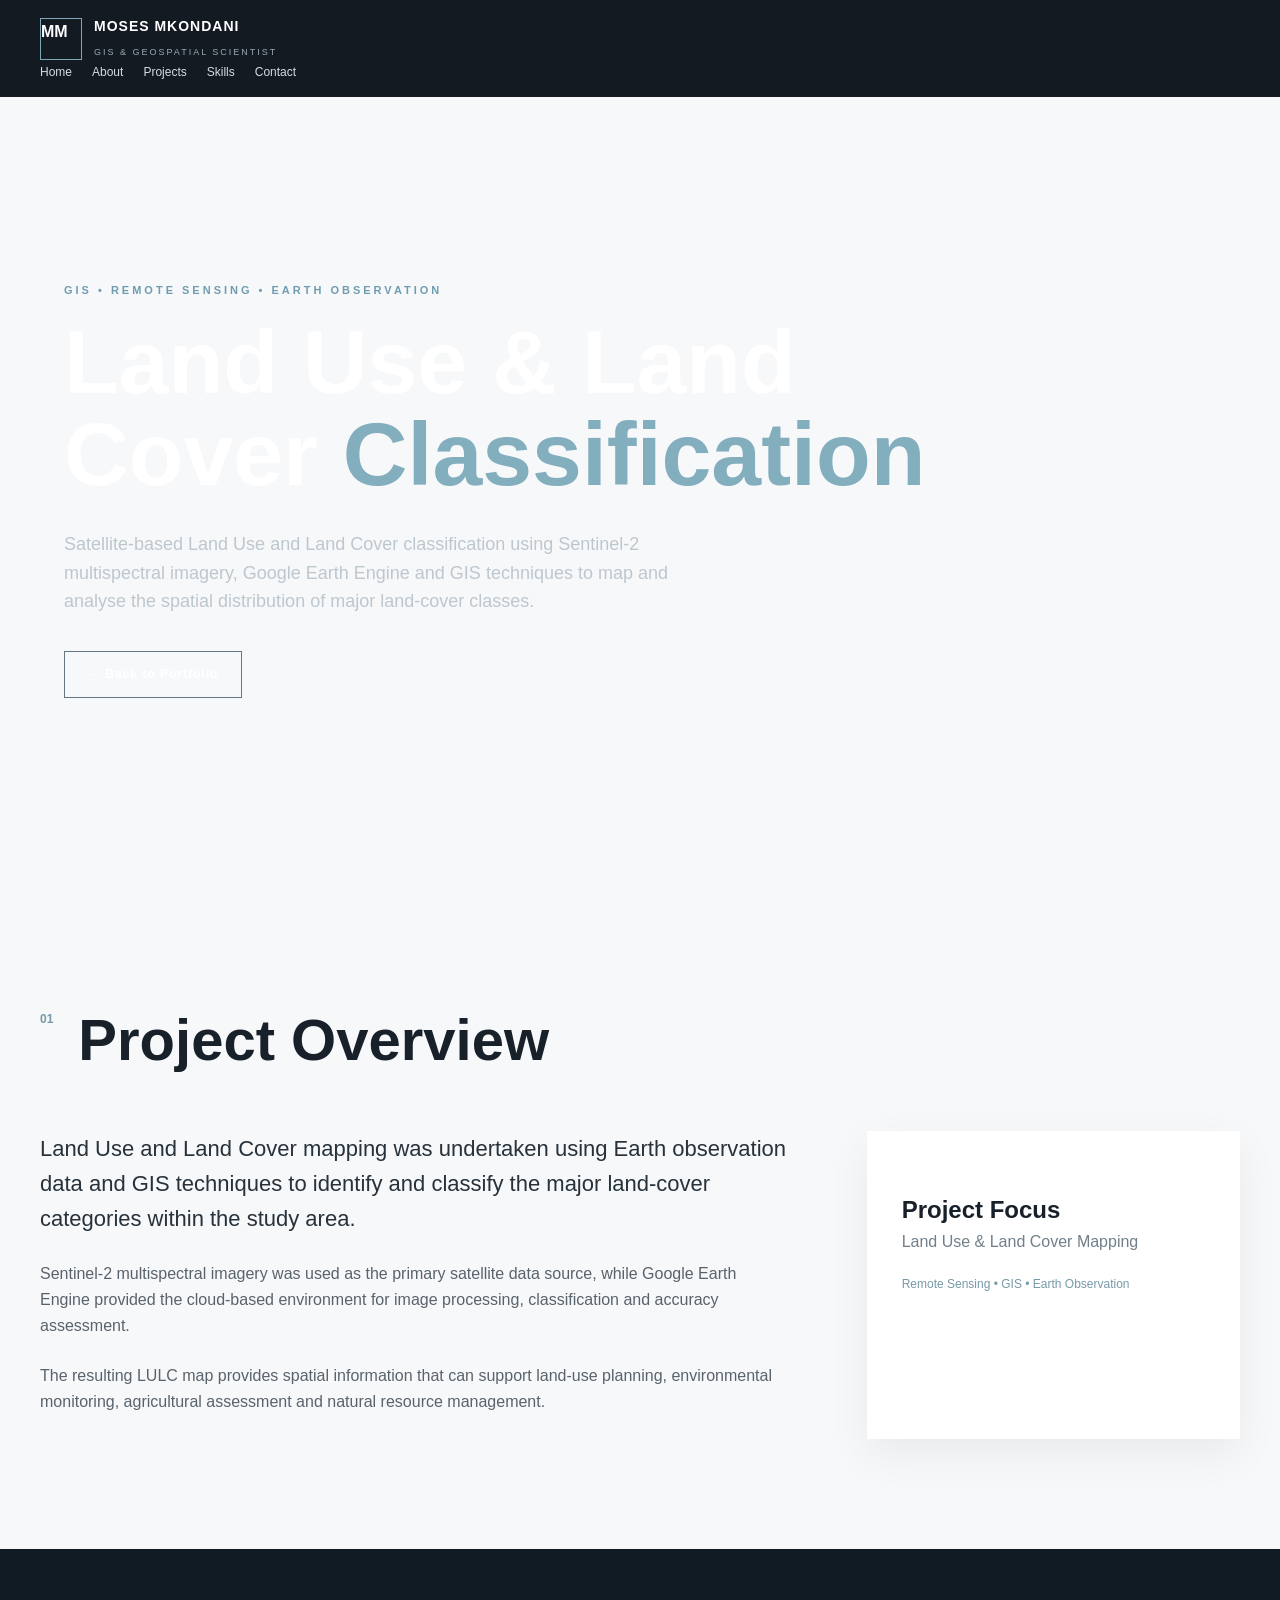
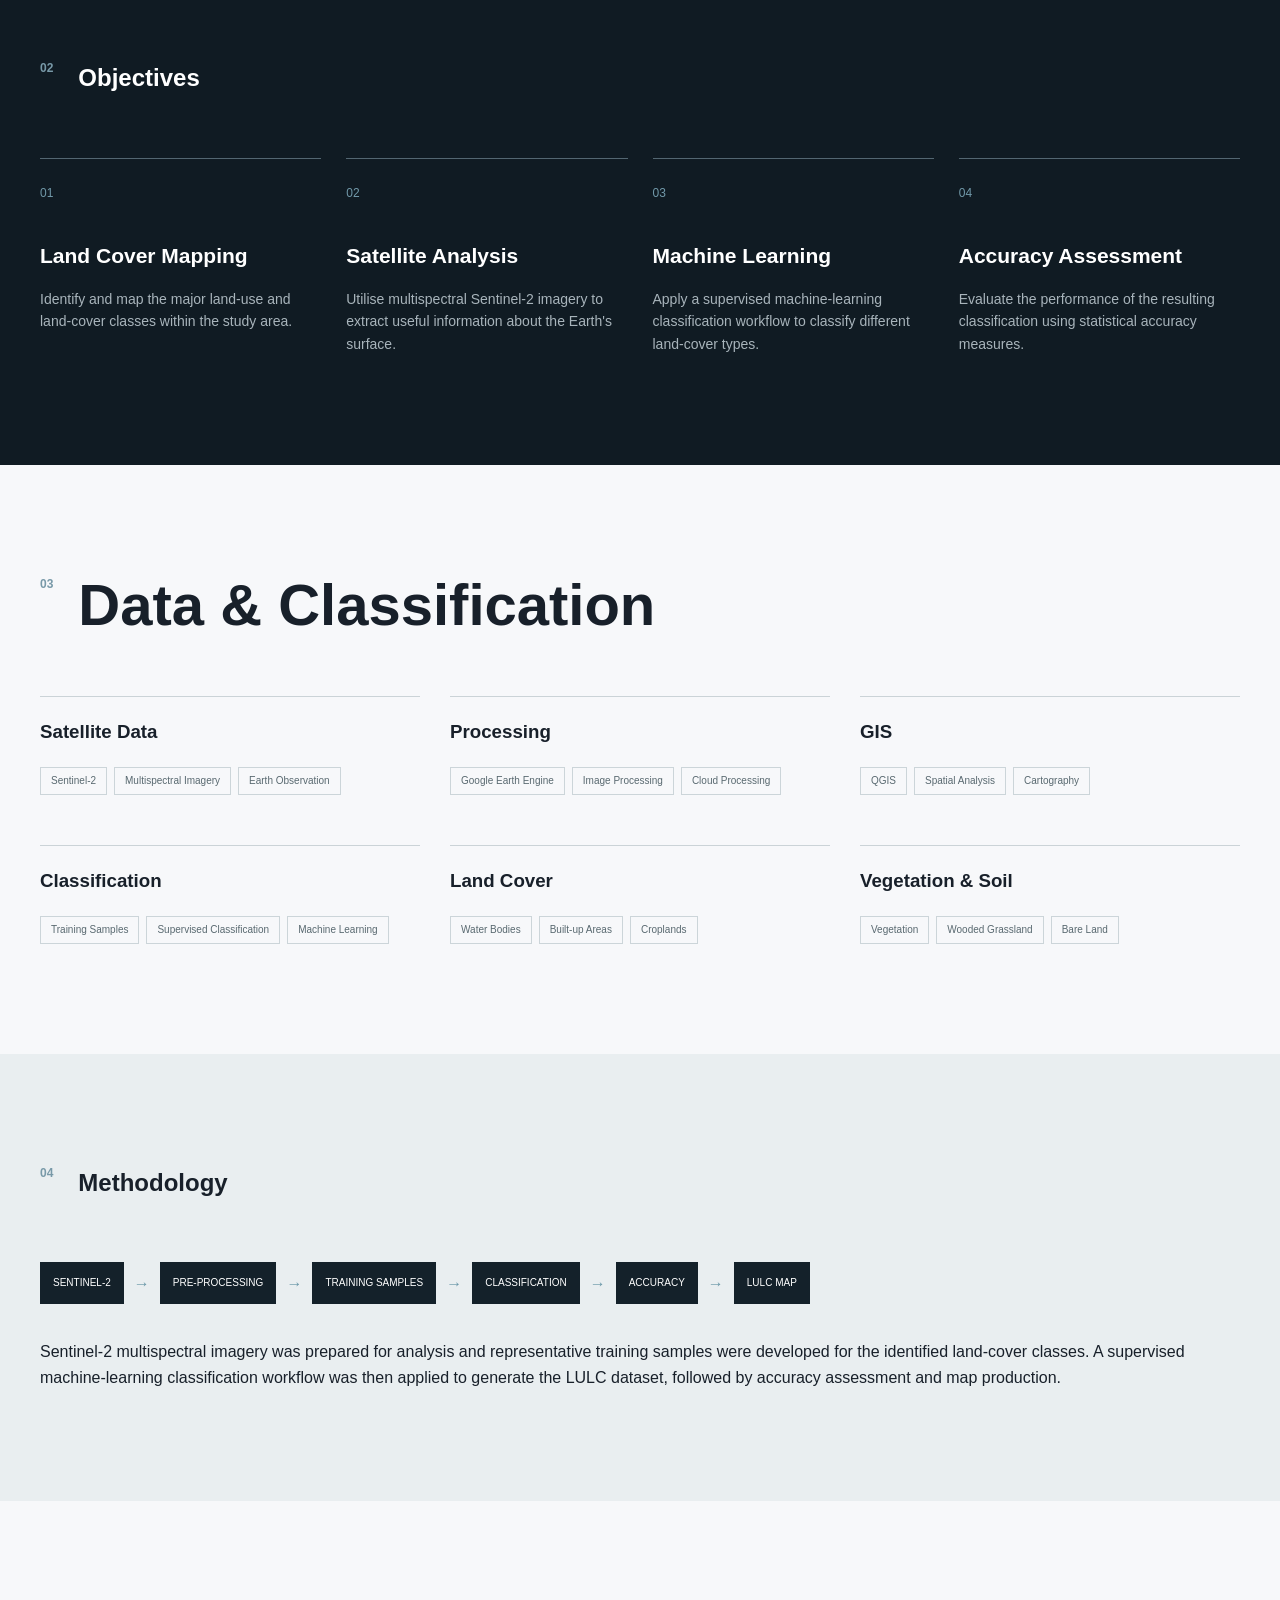
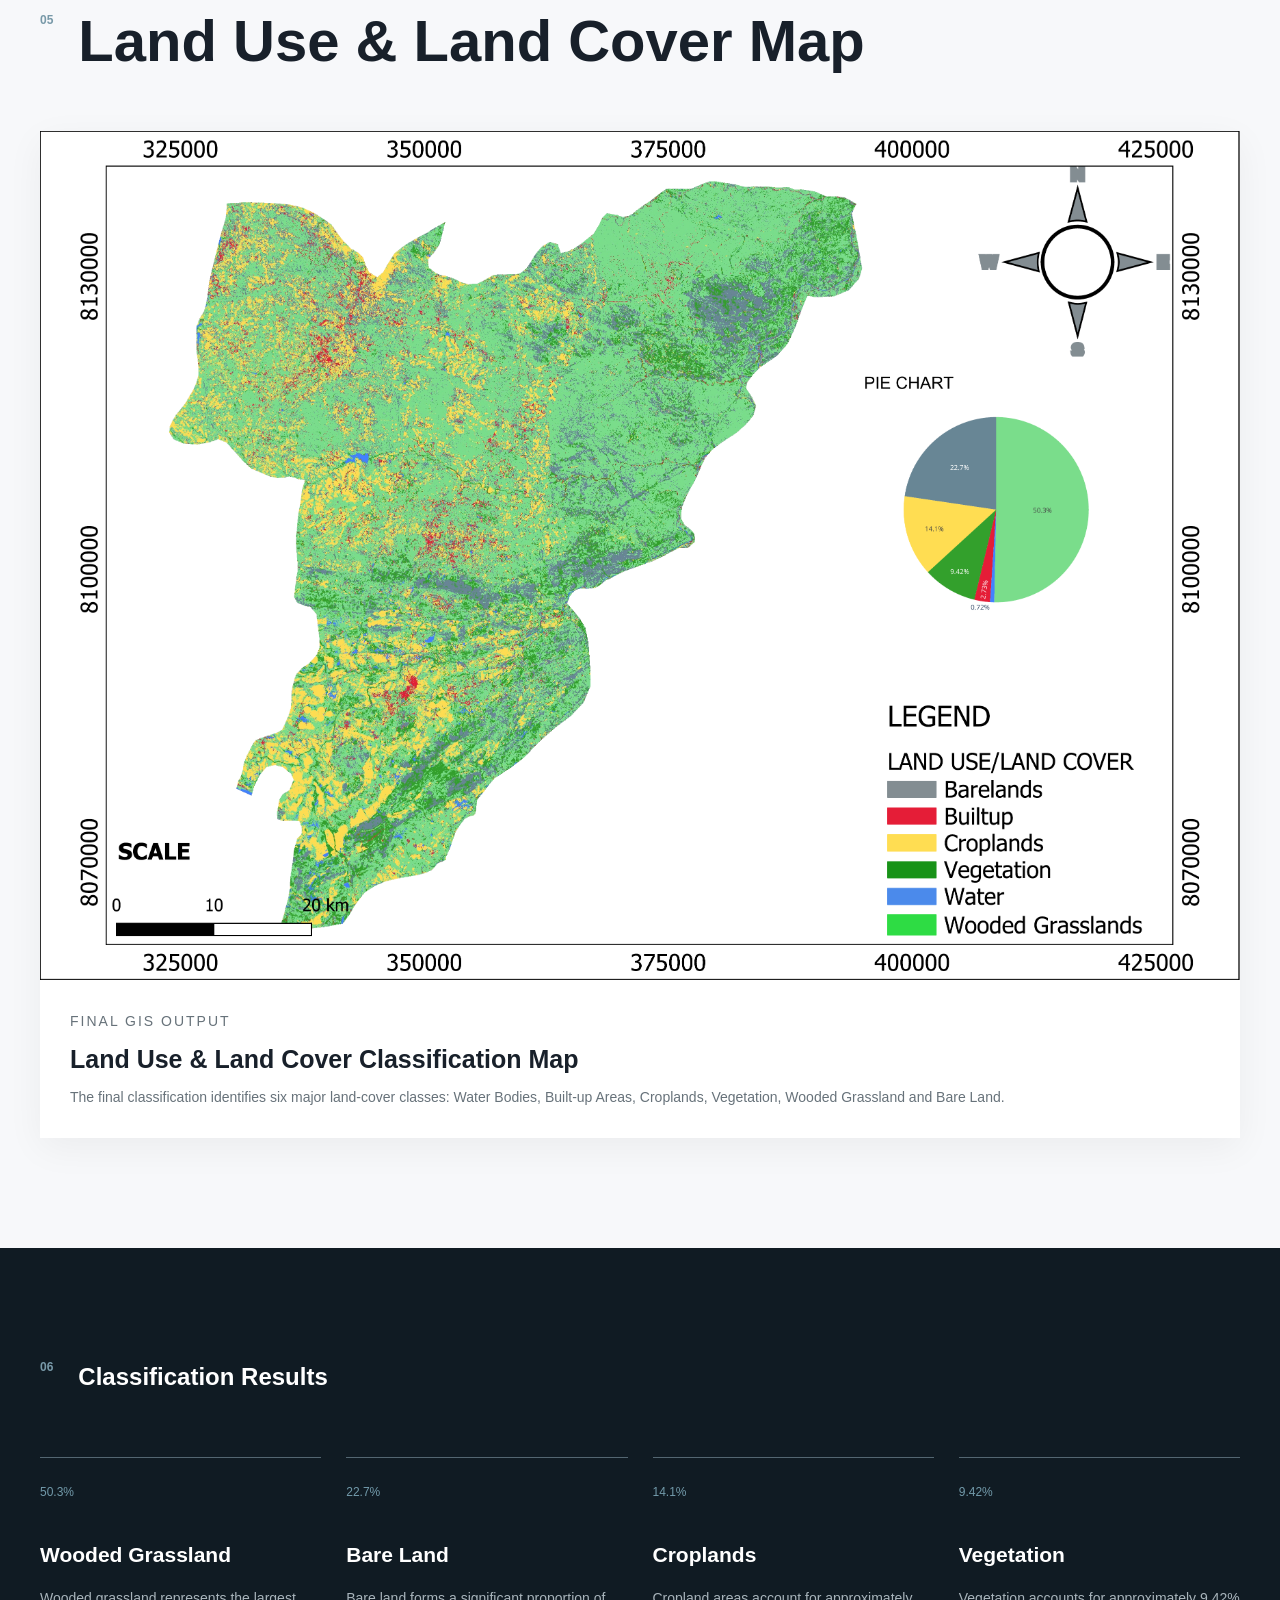
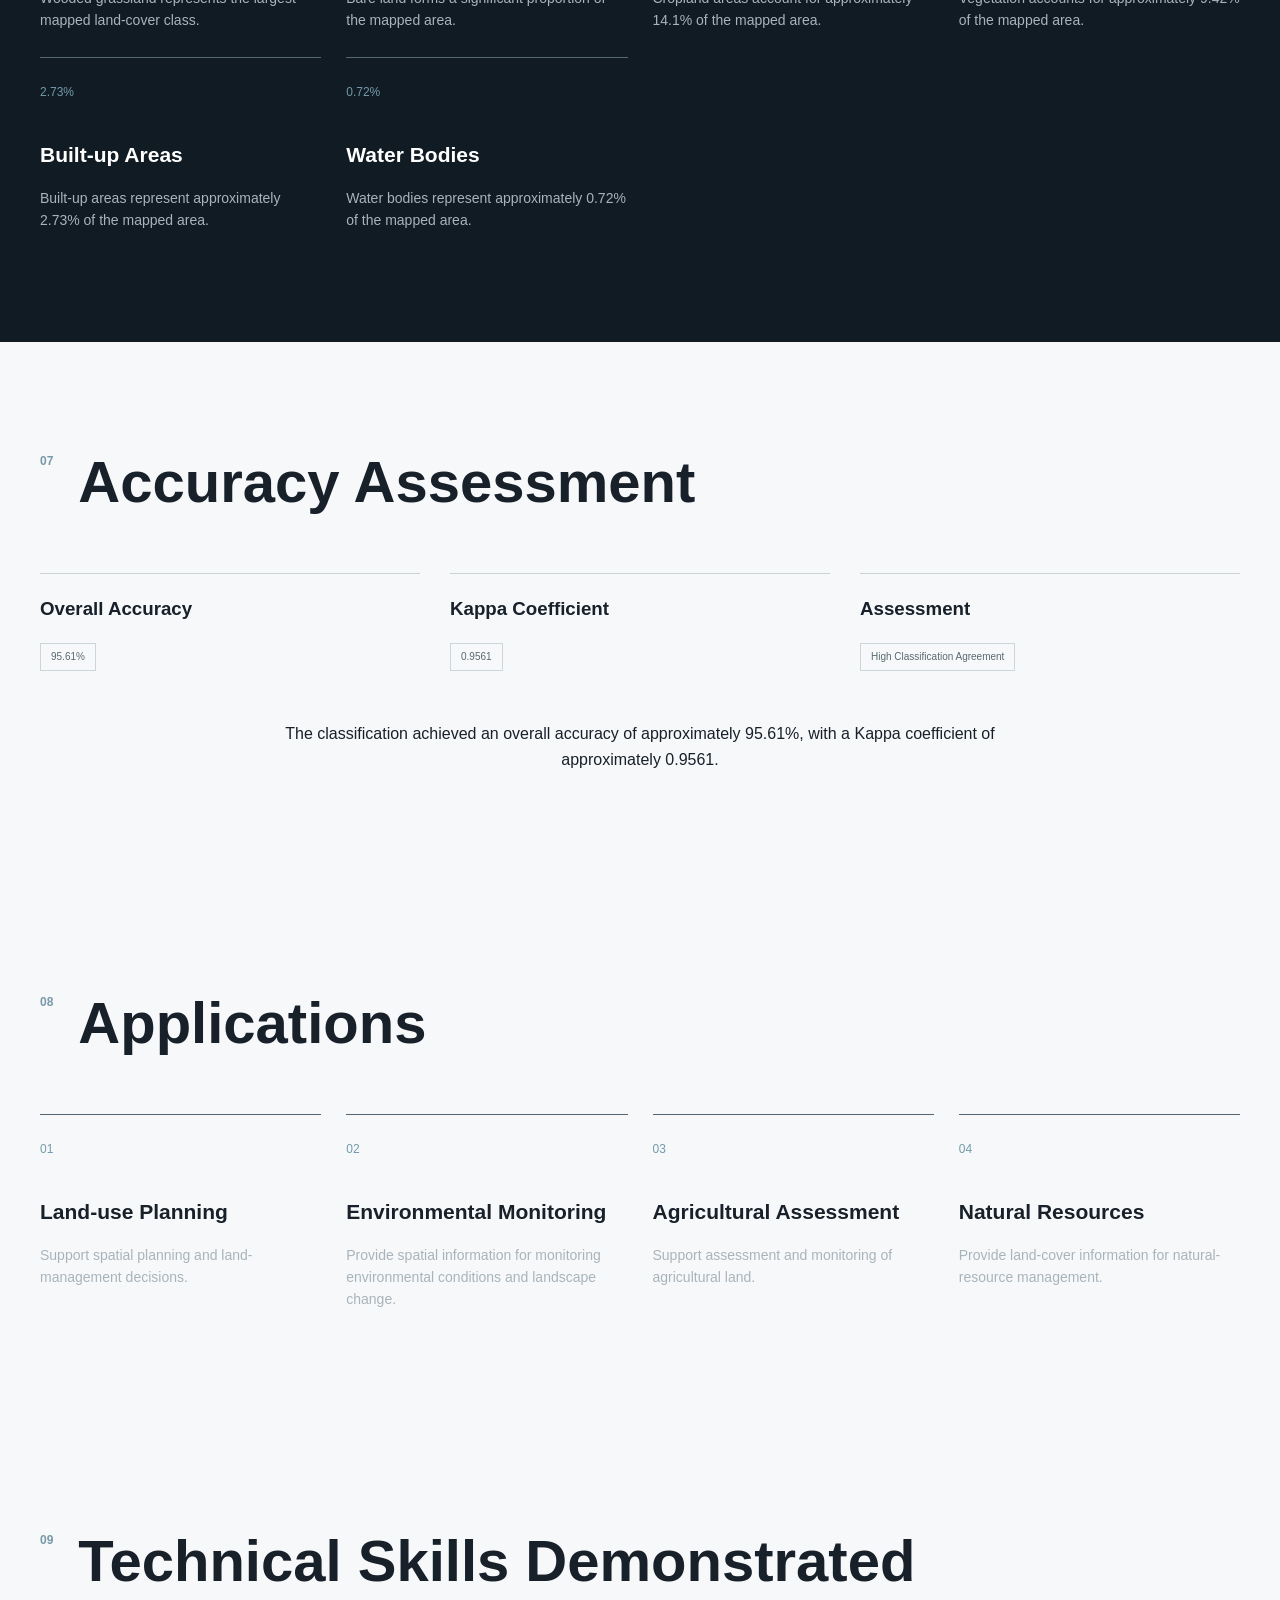
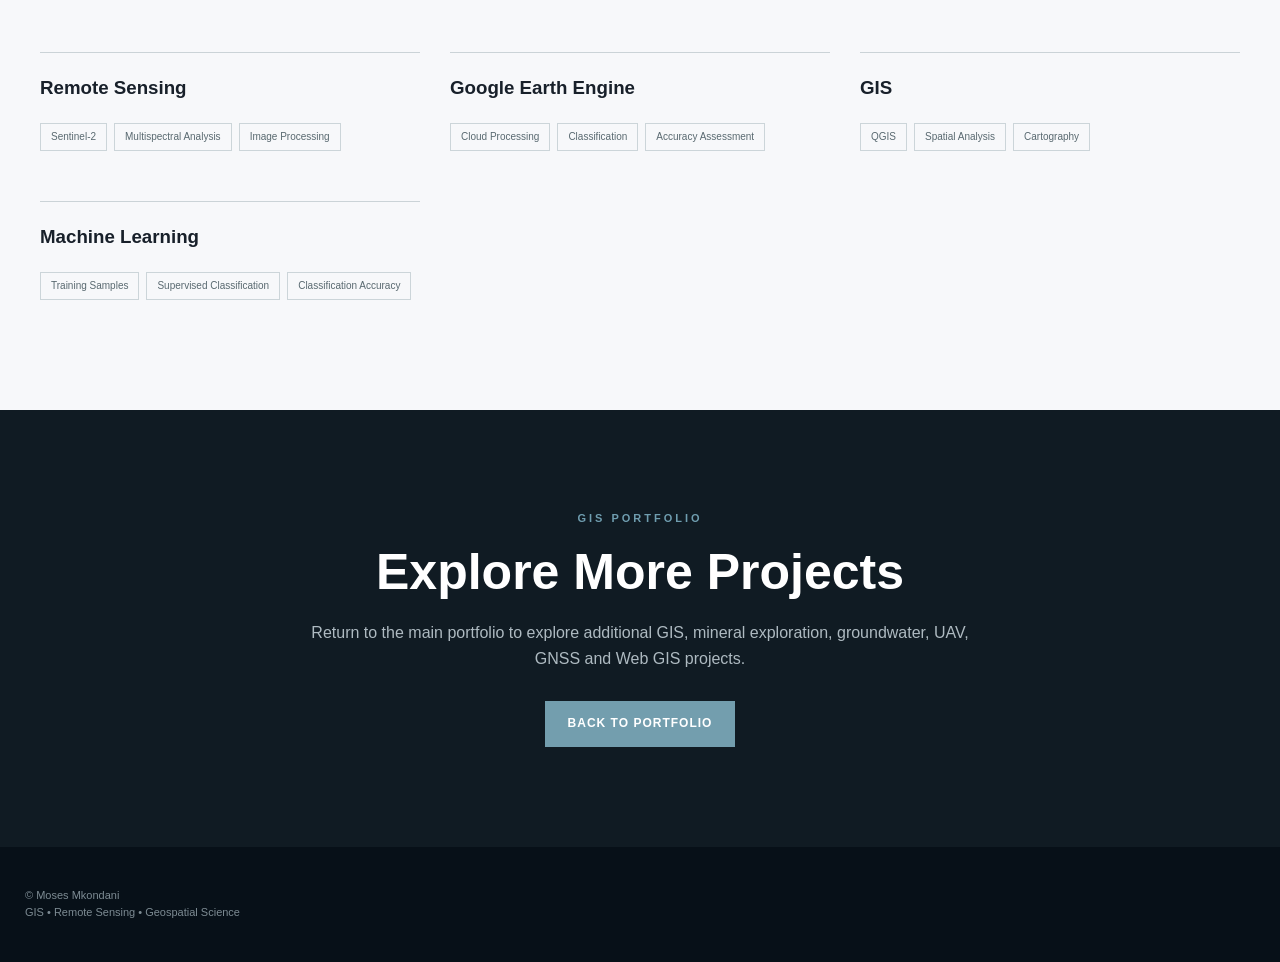
==== commit 619cf25d: "Fix LULC map image path" ====
--- a/projects/lulc.html
+++ b/projects/lulc.html
@@ -527,8 +527,9 @@
     <div class="project-card">
 
         <img
-            src="../assets/images/lulc-map.png"
-            alt="Land Use and Land Cover Classification Map"
+            <img
+    src="../assets/lulc-map.png"
+    alt="Land Use and Land Cover Classification Map"
             style="
                 width:100%;
                 display:block;
